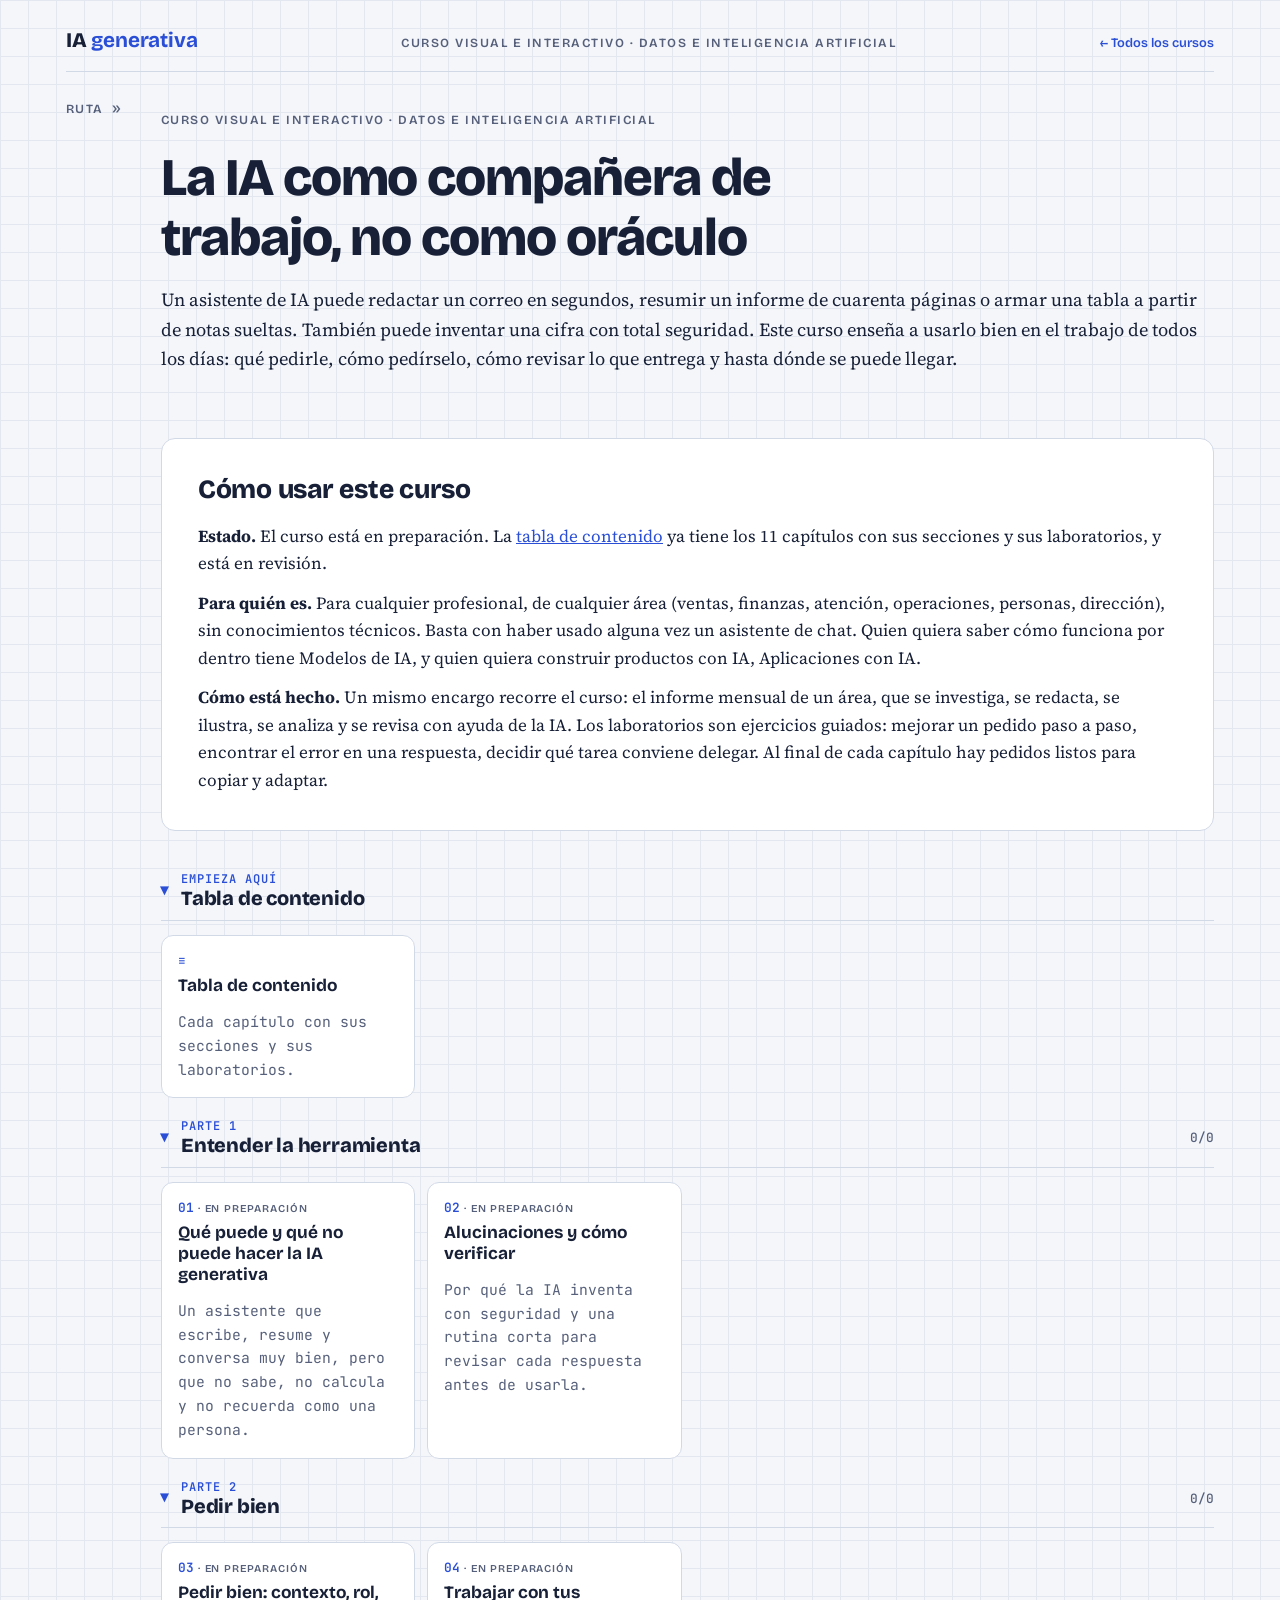
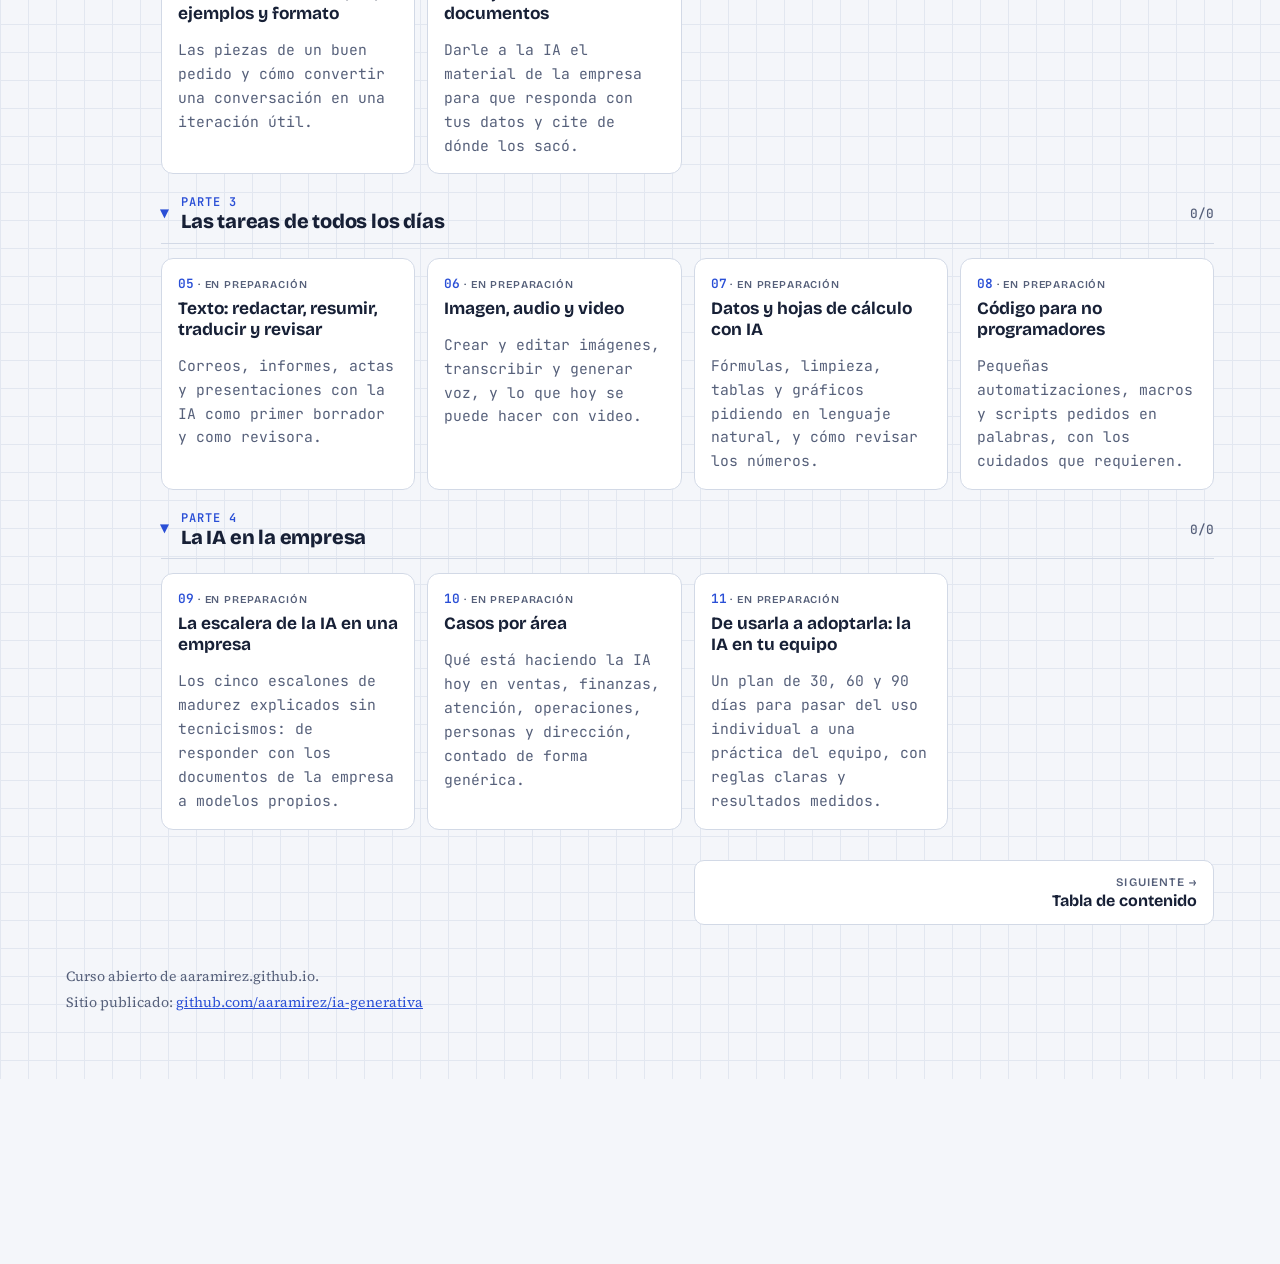
==== index.html @ 8e897481 "Portada y tabla de contenido para revisión" ====
<!doctype html>
<html lang="es">
<head>
<!-- Google Tag Manager -->
<script>(function(w,d,s,l,i){w[l]=w[l]||[];w[l].push({'gtm.start':
new Date().getTime(),event:'gtm.js'});var f=d.getElementsByTagName(s)[0],
j=d.createElement(s),dl=l!='dataLayer'?'&l='+l:'';j.async=true;j.src=
'https://www.googletagmanager.com/gtm.js?id='+i+dl;f.parentNode.insertBefore(j,f);
})(window,document,'script','dataLayer','GTM-KX76XF8R');</script>
<!-- End Google Tag Manager -->
<meta charset="utf-8">
<meta name="viewport" content="width=device-width, initial-scale=1, viewport-fit=cover">
<title>IA generativa</title>
<meta name="claude:viewport-fit-sides" content="cover">
<meta name="description" content="Usar la IA generativa en el trabajo, sin tecnicismos: qué puede y qué no, cómo pedir bien, cómo verificar, qué hacer con texto, imágenes y datos, casos por área y la escalera que sigue una empresa al adoptarla.">
<link rel="preconnect" href="https://fonts.googleapis.com">
<link rel="preconnect" href="https://fonts.gstatic.com" crossorigin>
<link rel="stylesheet" href="https://fonts.googleapis.com/css2?family=Bricolage+Grotesque:opsz,wght@12..96,500;12..96,700;12..96,800&family=JetBrains+Mono:wght@400;600&family=Source+Serif+4:ital,opsz,wght@0,8..60,400;0,8..60,600;1,8..60,400;1,8..60,600&display=swap">
<link rel="stylesheet" href="assets/style.css">
</head>
<body>
<!-- Google Tag Manager (noscript) -->
<noscript><iframe src="https://www.googletagmanager.com/ns.html?id=GTM-KX76XF8R"
height="0" width="0" style="display:none;visibility:hidden"></iframe></noscript>
<!-- End Google Tag Manager (noscript) -->
<div class="wrap" data-page="index">
<header class="topbar"><a class="brand" href="index.html">IA <b>generativa</b></a><span class="eyebrow">Curso visual e interactivo · Datos e inteligencia artificial</span><a class="al-sitio" href="https://aaramirez.github.io/">← Todos los cursos</a></header>
<div class="layout">
<nav class="toc" id="toc" aria-label="Ruta de aprendizaje"></nav>
<main>

<header class="hero">
  <span class="eyebrow">Curso visual e interactivo · Datos e inteligencia artificial</span>
  <h1>La IA como compañera de trabajo, no como oráculo</h1>
  <p class="lede">Un asistente de IA puede redactar un correo en segundos, resumir un informe de cuarenta páginas o armar una tabla a partir de notas sueltas. También puede inventar una cifra con total seguridad. Este curso enseña a usarlo bien en el trabajo de todos los días: qué pedirle, cómo pedírselo, cómo revisar lo que entrega y hasta dónde se puede llegar.</p>
</header>

<section>
  <h2>Cómo usar este curso</h2>
  <div class="prose">
    <p><b>Estado.</b> El curso está en preparación. La <a href="temario.html">tabla de contenido</a> ya tiene los 11 capítulos con sus secciones y sus laboratorios, y está en revisión.</p>
    <p><b>Para quién es.</b> Para cualquier profesional, de cualquier área (ventas, finanzas, atención, operaciones, personas, dirección), sin conocimientos técnicos. Basta con haber usado alguna vez un asistente de chat. Quien quiera saber cómo funciona por dentro tiene Modelos de IA, y quien quiera construir productos con IA, Aplicaciones con IA.</p>
    <p><b>Cómo está hecho.</b> Un mismo encargo recorre el curso: el informe mensual de un área, que se investiga, se redacta, se ilustra, se analiza y se revisa con ayuda de la IA. Los laboratorios son ejercicios guiados: mejorar un pedido paso a paso, encontrar el error en una respuesta, decidir qué tarea conviene delegar. Al final de cada capítulo hay pedidos listos para copiar y adaptar.</p>
  </div>
</section>

<details class="stage" id="temario" open><summary><h2><span class="pn">Empieza aquí</span> Tabla de contenido</h2></summary>
  <div class="mods">
    <a class="mod" href="temario.html"><span class="n">≡</span><b>Tabla de contenido</b><p>Cada capítulo con sus secciones y sus laboratorios.</p></a>
  </div>
</details>

<details class="stage" id="parte-1" open><summary><h2><span class="pn">Parte 1</span> Entender la herramienta</h2><span class="cuenta" data-etapa-cuenta="1"></span></summary>
  <div class="mods">
    <div class="mod soon" data-id="que-puede-y-que-no"><span class="n">01</span><b>Qué puede y qué no puede hacer la IA generativa</b><p>Un asistente que escribe, resume y conversa muy bien, pero que no sabe, no calcula y no recuerda como una persona.</p></div>
    <div class="mod soon" data-id="alucinaciones-y-verificar"><span class="n">02</span><b>Alucinaciones y cómo verificar</b><p>Por qué la IA inventa con seguridad y una rutina corta para revisar cada respuesta antes de usarla.</p></div>
  </div>
</details>

<details class="stage" id="parte-2" open><summary><h2><span class="pn">Parte 2</span> Pedir bien</h2><span class="cuenta" data-etapa-cuenta="2"></span></summary>
  <div class="mods">
    <div class="mod soon" data-id="pedir-bien"><span class="n">03</span><b>Pedir bien: contexto, rol, ejemplos y formato</b><p>Las piezas de un buen pedido y cómo convertir una conversación en una iteración útil.</p></div>
    <div class="mod soon" data-id="trabajar-con-tus-documentos"><span class="n">04</span><b>Trabajar con tus documentos</b><p>Darle a la IA el material de la empresa para que responda con tus datos y cite de dónde los sacó.</p></div>
  </div>
</details>

<details class="stage" id="parte-3" open><summary><h2><span class="pn">Parte 3</span> Las tareas de todos los días</h2><span class="cuenta" data-etapa-cuenta="3"></span></summary>
  <div class="mods">
    <div class="mod soon" data-id="texto"><span class="n">05</span><b>Texto: redactar, resumir, traducir y revisar</b><p>Correos, informes, actas y presentaciones con la IA como primer borrador y como revisora.</p></div>
    <div class="mod soon" data-id="imagen-audio-y-video"><span class="n">06</span><b>Imagen, audio y video</b><p>Crear y editar imágenes, transcribir y generar voz, y lo que hoy se puede hacer con video.</p></div>
    <div class="mod soon" data-id="datos-y-hojas-de-calculo"><span class="n">07</span><b>Datos y hojas de cálculo con IA</b><p>Fórmulas, limpieza, tablas y gráficos pidiendo en lenguaje natural, y cómo revisar los números.</p></div>
    <div class="mod soon" data-id="codigo-para-no-programadores"><span class="n">08</span><b>Código para no programadores</b><p>Pequeñas automatizaciones, macros y scripts pedidos en palabras, con los cuidados que requieren.</p></div>
  </div>
</details>

<details class="stage" id="parte-4" open><summary><h2><span class="pn">Parte 4</span> La IA en la empresa</h2><span class="cuenta" data-etapa-cuenta="4"></span></summary>
  <div class="mods">
    <div class="mod soon" data-id="la-escalera"><span class="n">09</span><b>La escalera de la IA en una empresa</b><p>Los cinco escalones de madurez explicados sin tecnicismos: de responder con los documentos de la empresa a modelos propios.</p></div>
    <div class="mod soon" data-id="casos-por-area"><span class="n">10</span><b>Casos por área</b><p>Qué está haciendo la IA hoy en ventas, finanzas, atención, operaciones, personas y dirección, contado de forma genérica.</p></div>
    <div class="mod soon" data-id="adoptar-en-tu-equipo"><span class="n">11</span><b>De usarla a adoptarla: la IA en tu equipo</b><p>Un plan de 30, 60 y 90 días para pasar del uso individual a una práctica del equipo, con reglas claras y resultados medidos.</p></div>
  </div>
</details>



<nav class="pager" id="pager" aria-label="Capítulo anterior y siguiente"></nav>
</main>
</div>
<footer><span>Curso abierto de aaramirez.github.io.</span><span>Sitio publicado: <a href="https://github.com/aaramirez/ia-generativa" target="_blank" rel="noopener">github.com/aaramirez/ia-generativa</a></span></footer>
</div>
<script src="assets/lab.js"></script>
</body>
</html>
---- assets/style.css ----
/* Cuaderno cuadriculado: índice lateral fijo (ruta de aprendizaje) + columna de lectura con laboratorios interactivos */
:root{
  --paper:#f4f6fa; --card:#ffffff; --ink:#172036; --muted:#56607a; --line:#d2d9e6; --grid:#e2e7f0;
  --accent:#2a4fd6; --accent-soft:#e4eaff; --warm:#d4492f; --warm-soft:#fde7e1; --good:#16845a; --good-soft:#dff3ea;
  --mark:rgba(255,206,46,.5);
  --f-display:"Bricolage Grotesque","Segoe UI",system-ui,sans-serif;
  --f-body:"Source Serif 4",Georgia,"Times New Roman",serif;
  --f-mono:"JetBrains Mono",ui-monospace,Consolas,monospace;
}
@media (prefers-color-scheme: dark){
  :root:not([data-theme="light"]){
    --paper:#0e1422; --card:#151d2f; --ink:#e5eaf6; --muted:#9ba6c3; --line:#2b3651; --grid:#1b2438;
    --accent:#8aa4ff; --accent-soft:#1e2a4d; --warm:#ff8166; --warm-soft:#3a2026; --good:#55cf98; --good-soft:#163328;
    --mark:rgba(240,196,40,.32); color-scheme:dark;
  }
}
:root[data-theme="dark"]{
  --paper:#0e1422; --card:#151d2f; --ink:#e5eaf6; --muted:#9ba6c3; --line:#2b3651; --grid:#1b2438;
  --accent:#8aa4ff; --accent-soft:#1e2a4d; --warm:#ff8166; --warm-soft:#3a2026; --good:#55cf98; --good-soft:#163328;
  --mark:rgba(240,196,40,.32); color-scheme:dark;
}
*{box-sizing:border-box}
html{scroll-behavior:smooth;scroll-padding-top:72px}
@media (prefers-reduced-motion: reduce){html{scroll-behavior:auto}}
body{
  margin:0;background-color:var(--paper);color:var(--ink);
  background-image:linear-gradient(var(--grid) 1px,transparent 1px),linear-gradient(90deg,var(--grid) 1px,transparent 1px);
  background-size:28px 28px;
  font:400 17px/1.62 var(--f-body);
}
body::before{content:"";position:fixed;inset:0 0 auto;height:env(safe-area-inset-top,0px);z-index:10;background:var(--paper)}
a{color:var(--accent)}
a:focus-visible,button:focus-visible,input:focus-visible,summary:focus-visible{outline:2px solid var(--accent);outline-offset:2px;border-radius:4px}
.wrap{max-width:1180px;margin:0 auto;padding-left:max(16px,env(safe-area-inset-left,0px));padding-right:max(16px,env(safe-area-inset-right,0px));padding-block:28px 64px}
h1,h2,h3{font-family:var(--f-display);text-wrap:balance;line-height:1.12;margin:0}
h1{font-size:clamp(2rem,5vw,3.3rem);font-weight:800;letter-spacing:-.02em}
h2{font-size:clamp(1.6rem,3.4vw,2.2rem);font-weight:800;letter-spacing:-.01em}
h3{font-size:1.18rem;font-weight:700}
p{margin:0}
var,.v{font-family:var(--f-body);font-style:italic}
.bf{font-weight:700;font-style:normal}
code,.mono{font-family:var(--f-mono);font-size:.86em}
.hl{background:linear-gradient(transparent 58%,var(--mark) 58%);padding:0 .1em}
.eyebrow{font-family:var(--f-display);font-weight:600;font-size:.78rem;letter-spacing:.12em;text-transform:uppercase;color:var(--muted)}

/* Hero */
.hero{display:grid;gap:18px;padding-block:12px 34px}
.hero .lede{font-size:1.15rem;color:var(--ink)}
.eq-hero{display:flex;flex-wrap:wrap;align-items:flex-start;gap:6px 10px;margin-top:8px;padding:22px 20px 16px;background:var(--card);border:1px solid var(--line);border-radius:12px}
.eq-hero .op{font:400 clamp(2rem,6vw,3.4rem)/1 var(--f-body);color:var(--muted);padding-top:2px}
.tk{display:grid;justify-items:center;gap:6px;text-decoration:none;color:var(--ink);padding:2px 6px 6px;border-radius:8px;transition:background .15s}
.tk:hover{background:var(--accent-soft)}
.tk .sym{font:italic 600 clamp(2rem,6vw,3.4rem)/1 var(--f-body);color:var(--accent)}
.tk .sym.bf{font-style:normal}
.tk .lab{font:600 .72rem/1.2 var(--f-display);letter-spacing:.06em;text-transform:uppercase;color:var(--muted);text-align:center;border-top:2px solid var(--accent);padding-top:5px}
.eq-hero .train{flex-basis:100%;font-size:.98rem;color:var(--muted);border-top:1px dashed var(--line);padding-top:12px;margin-top:6px}

/* Layout */
.layout{display:grid;grid-template-columns:230px minmax(0,1fr);gap:40px;align-items:start}
.toc{position:sticky;top:calc(env(safe-area-inset-top,0px) + 16px);display:grid;gap:14px;font-family:var(--f-display)}
.toc ol{list-style:none;margin:0;padding:0;display:grid;gap:2px}
.toc a{display:grid;grid-template-columns:28px 1fr 16px;align-items:center;gap:6px;padding:7px 8px;border-radius:7px;color:var(--ink);text-decoration:none;font-size:.95rem;font-weight:500}
.toc a:hover{background:var(--card)}
.toc a.active{background:var(--card);box-shadow:inset 3px 0 0 var(--accent)}
.toc .n{font-family:var(--f-mono);font-size:.75rem;color:var(--muted)}
.toc .ck{width:14px;height:14px;border-radius:50%;border:1.5px solid var(--line)}
.toc a.done .ck{background:var(--good);border-color:var(--good)}
.prog{display:grid;gap:6px;font-size:.82rem;color:var(--muted)}
.prog .bar{height:6px;background:var(--line);border-radius:3px;overflow:hidden}
.prog .bar i{display:block;height:100%;width:0;background:var(--good);transition:width .3s}
@media (max-width:900px){
  .layout{grid-template-columns:minmax(0,1fr);gap:20px}
  .toc{top:env(safe-area-inset-top,0px);z-index:5;background:var(--paper);margin-inline:-16px;padding:8px 16px;border-bottom:1px solid var(--line)}
  .toc .ruta>summary{display:flex;align-items:baseline;gap:10px;cursor:pointer;padding:4px 0}
  .toc .ruta>summary .aqui{min-width:0;font-size:.92rem;font-weight:600;color:var(--ink);white-space:nowrap;overflow:hidden;text-overflow:ellipsis}
  .toc .ruta>summary::after{content:"▾";margin-left:auto;color:var(--muted)}
  .toc .ruta[open]>summary::after{content:"▴"}
  .toc .ruta[open]{max-height:72vh;overflow-y:auto;padding-bottom:8px}
}

/* Secciones */
main{display:grid;gap:30px;min-width:0}
section{background:var(--card);border:1px solid var(--line);border-radius:14px;padding:clamp(20px,4vw,36px);display:grid;gap:18px;min-width:0}
.sec-head{display:grid;gap:6px}
.sec-head .num{font:600 .8rem var(--f-mono);color:var(--accent)}
.prose{display:grid;gap:12px}
.cards{display:grid;grid-template-columns:repeat(auto-fit,minmax(min(100%,200px),1fr));gap:12px}
.fact{border:1px solid var(--line);border-radius:10px;padding:14px 16px;display:grid;gap:6px;align-content:start;background:var(--paper)}
.fact h3{font-size:1rem}
.fact .ex{font-family:var(--f-mono);font-size:.85rem;color:var(--accent)}
.fact p{font-size:.94rem}
.eq{font-size:1.25rem;padding:12px 16px;background:var(--paper);border-radius:8px;overflow-x:auto;white-space:nowrap}
.eq small{font-size:.8rem;color:var(--muted);font-family:var(--f-display);margin-left:10px;white-space:normal}
.ml{border-left:4px solid var(--good);background:var(--good-soft);padding:12px 16px;border-radius:0 8px 8px 0;display:grid;gap:4px}
.ml>b{font-family:var(--f-display);font-size:.78rem;letter-spacing:.1em;text-transform:uppercase;color:var(--good)}
.tbl{overflow-x:auto}
table{border-collapse:collapse;width:100%;font-size:.94rem}
th,td{text-align:left;padding:8px 10px;border-bottom:1px solid var(--line);vertical-align:top}
th{font-family:var(--f-display);font-size:.82rem;letter-spacing:.02em;color:var(--muted);font-weight:600}
td.num,th.num{text-align:right;font-family:var(--f-mono);font-variant-numeric:tabular-nums}
td .sym{font-size:1.2rem}

/* Laboratorios */
.lab{border:1.5px solid var(--accent);border-radius:12px;padding:16px;display:grid;gap:14px;min-width:0}
.lab-title{display:flex;align-items:baseline;gap:10px;flex-wrap:wrap}
.lab-title .tag{font:700 .7rem var(--f-display);letter-spacing:.12em;text-transform:uppercase;background:var(--accent);color:var(--card);padding:3px 8px;border-radius:4px}
.lab-title h3{font-size:1.05rem}
.lab canvas{width:100%;display:block;border-radius:8px;background:var(--card)}
.lab .hint{font-size:.9rem;color:var(--muted)}
.ctls{display:grid;grid-template-columns:repeat(auto-fit,minmax(min(100%,210px),1fr));gap:10px 18px}
.ctl{display:grid;grid-template-columns:1fr auto;align-items:center;gap:2px 10px;font:500 .86rem var(--f-display)}
.ctl input[type=range]{grid-column:1/-1;width:100%;accent-color:var(--accent)}
.ctl output{font-family:var(--f-mono);font-size:.85rem;color:var(--accent);font-variant-numeric:tabular-nums}
.btns{display:flex;flex-wrap:wrap;gap:6px}
button{font:600 .86rem var(--f-display);border:1px solid var(--line);background:var(--paper);color:var(--ink);padding:7px 12px;border-radius:7px;cursor:pointer}
button:hover{border-color:var(--accent)}
button[aria-pressed="true"]{background:var(--accent);color:var(--card);border-color:var(--accent)}
button.primary{background:var(--accent);color:var(--card);border-color:var(--accent)}
.readout{font-family:var(--f-mono);font-size:.88rem;background:var(--paper);border-radius:8px;padding:10px 12px;display:grid;gap:3px;font-variant-numeric:tabular-nums;overflow-x:auto}
.readout .big{font-size:1.05rem;color:var(--accent);font-weight:600}
.readout .warn{color:var(--warm);font-weight:600}
.readout .ok{color:var(--good);font-weight:600}
.split{display:grid;grid-template-columns:minmax(0,1.3fr) minmax(0,1fr);gap:16px;align-items:start}
@media (max-width:640px){.split{grid-template-columns:minmax(0,1fr)}}

/* Fracción */
.fbar{display:flex;height:34px;border-radius:6px;overflow:hidden;border:1px solid var(--line);gap:2px;background:var(--line)}
.fbar span{flex:1;background:var(--card)}
.fbar span.on{background:var(--accent)}
.trio{display:flex;flex-wrap:wrap;gap:8px 22px;align-items:baseline;font-family:var(--f-mono);font-size:1.25rem}
.trio em{font-style:normal;font-family:var(--f-display);font-size:.75rem;color:var(--muted);display:block;letter-spacing:.06em;text-transform:uppercase}

/* Matriz de confusión */
.cm{display:grid;grid-template-columns:auto 1fr 1fr;gap:4px;font-family:var(--f-display);font-size:.82rem;max-width:380px}
.cm .h{color:var(--muted);text-align:center;align-self:end;padding:4px}
.cm .rh{color:var(--muted);align-self:center;padding-right:6px;text-align:right}
.cm label{display:grid;gap:2px;padding:8px;border-radius:8px;font-weight:600}
.cm label.t{background:var(--good-soft)} .cm label.f{background:var(--warm-soft)}
.cm input{width:100%;font:600 1rem var(--f-mono);padding:4px 6px;border:1px solid var(--line);border-radius:5px;background:var(--card);color:var(--ink)}
.meters{display:grid;gap:8px}
.meter{display:grid;grid-template-columns:110px 1fr 58px;gap:8px;align-items:center;font-size:.86rem;font-family:var(--f-display)}
.meter .track{height:10px;background:var(--paper);border-radius:5px;overflow:hidden;border:1px solid var(--line)}
.meter .track i{display:block;height:100%;background:var(--accent)}
.meter output{font-family:var(--f-mono);text-align:right;font-variant-numeric:tabular-nums}

/* Multiplicación de matrices */
.mm{display:flex;flex-wrap:wrap;align-items:center;gap:12px;font-family:var(--f-mono);overflow-x:auto}
.mat{display:grid;gap:3px;padding:6px 8px;border-left:2px solid var(--ink);border-right:2px solid var(--ink);border-radius:6px}
.mat span{min-width:36px;text-align:center;padding:5px 4px;border-radius:5px;font-variant-numeric:tabular-nums}
.mat span.row{background:var(--accent-soft);color:var(--accent);font-weight:600}
.mat span.col{background:var(--warm-soft);color:var(--warm);font-weight:600}
.mat span.cell{background:var(--good-soft);color:var(--good);font-weight:600}
.mat span.q{color:var(--muted)}
.mm .x{font-size:1.3rem;color:var(--muted)}
.mm .dim{display:block;text-align:center;font-size:.72rem;color:var(--muted)}

/* Cadena */
.chain{display:flex;flex-wrap:wrap;align-items:center;gap:8px;font-family:var(--f-mono);font-size:.9rem}
.chain .box{border:1.5px solid var(--ink);border-radius:8px;padding:8px 12px;background:var(--card);text-align:center}
.chain .box small{display:block;font-family:var(--f-display);color:var(--muted);font-size:.72rem}
.chain .arr{color:var(--muted);text-align:center;font-size:.8rem}
.chain .arr b{display:block;color:var(--warm);font-weight:600}

/* Neurona */
.neuron svg{width:100%;height:auto;display:block}
.neuron text{font-family:var(--f-mono);font-size:13px;fill:var(--ink)}
.neuron .lbl{font-family:var(--f-display);font-size:11px;fill:var(--muted);letter-spacing:.05em}
.legend{display:flex;flex-wrap:wrap;gap:14px;font:500 .82rem var(--f-display);color:var(--muted)}
.legend i{display:inline-block;width:11px;height:11px;border-radius:50%;margin-right:5px;vertical-align:-1px}

/* Softmax */
.sm{display:grid;gap:8px}
.sm-row{display:grid;grid-template-columns:70px 1fr 64px;gap:10px;align-items:center;font:500 .9rem var(--f-display)}
.sm-row .track{height:22px;background:var(--paper);border:1px solid var(--line);border-radius:5px;overflow:hidden}
.sm-row .track i{display:block;height:100%;background:var(--accent);transition:width .15s}
.sm-row output{font-family:var(--f-mono);text-align:right}

/* Pasos */
.steps{list-style:none;margin:0;padding:0;display:grid;gap:8px;counter-reset:st}
.steps li{counter-increment:st;display:grid;grid-template-columns:34px 1fr;gap:10px;align-items:start}
.steps li::before{content:counter(st);font:700 .9rem var(--f-mono);color:var(--card);background:var(--ink);border-radius:50%;width:28px;height:28px;display:grid;place-items:center}

/* Quiz */
.quiz{display:grid;gap:8px}
.quiz h3{font-size:.8rem;letter-spacing:.12em;text-transform:uppercase;color:var(--muted)}
details{border:1px dashed var(--line);border-radius:8px;padding:10px 14px;background:var(--paper)}
summary{cursor:pointer;font-weight:600}
details p{margin-top:8px;color:var(--good);font-family:var(--f-mono);font-size:.9rem}

/* Videos */
.vids{display:flex;flex-wrap:wrap;gap:8px;align-items:center}
.vids>span{font:600 .74rem var(--f-display);letter-spacing:.1em;text-transform:uppercase;color:var(--muted);margin-right:4px}
.vid{display:inline-flex;align-items:center;gap:7px;font:500 .86rem var(--f-display);text-decoration:none;color:var(--ink);border:1px solid var(--line);border-radius:999px;padding:5px 12px 5px 9px;background:var(--paper)}
.vid::before{content:"";width:0;height:0;border-left:8px solid var(--warm);border-top:5px solid transparent;border-bottom:5px solid transparent}
.vid:hover{border-color:var(--warm)}
.vid small{color:var(--muted);font-size:.74rem}
.chan{display:grid;grid-template-columns:repeat(auto-fit,minmax(min(100%,250px),1fr));gap:12px}
.chan a{display:grid;gap:4px;text-decoration:none;color:var(--ink);border:1px solid var(--line);border-radius:10px;padding:14px;background:var(--paper)}
.chan a:hover{border-color:var(--warm)}
.chan b{font-family:var(--f-display);font-size:1.02rem}
.chan .lang{font:600 .7rem var(--f-display);letter-spacing:.1em;text-transform:uppercase;color:var(--warm)}
.chan p{font-size:.9rem;color:var(--muted)}

.got{display:flex;align-items:center;gap:10px;font:600 .92rem var(--f-display);border-top:1px solid var(--line);padding-top:14px;cursor:pointer}
.got input{width:20px;height:20px;accent-color:var(--good)}
footer{margin-top:40px;font-size:.88rem;color:var(--muted);display:grid;gap:4px}

/* ---- Sitio de varias páginas ---- */
.topbar{display:flex;flex-wrap:wrap;align-items:baseline;justify-content:space-between;gap:6px 16px;padding-bottom:18px;border-bottom:1px solid var(--line)}
.topbar .al-sitio{font:600 .8rem var(--f-display);color:var(--accent);text-decoration:none;white-space:nowrap}
.topbar .al-sitio:hover{text-decoration:underline}
.brand{font:800 1.3rem var(--f-display);color:var(--ink);text-decoration:none;letter-spacing:-.01em}
.brand b{color:var(--accent)}
.layout{margin-top:26px}
.toc ol{position:relative}
.toc details{border:0;border-radius:0;padding:0;background:none}
.toc summary{color:inherit;font-weight:inherit}
.toc{grid-template-columns:minmax(0,1fr)}
.toc .ruta{display:grid;grid-template-columns:minmax(0,1fr);gap:6px;min-width:0}
.toc summary{list-style:none}
.toc summary::-webkit-details-marker{display:none}
.toc .ruta>summary{display:flex;align-items:baseline}
@media (min-width:901px){.toc .ruta>summary{cursor:pointer;padding-bottom:4px;gap:8px}.toc .ruta>summary .aqui{display:none}.toc .ruta>summary::after{content:"«";color:var(--muted);font:600 .9rem var(--f-mono)}.toc .ruta:not([open])>summary::after{content:"»"}.toc .ruta>summary:hover .eyebrow{color:var(--accent)}.layout.toc-cerrada{grid-template-columns:auto minmax(0,1fr)}}
.toc .etapa>summary{display:flex;align-items:center;justify-content:space-between;gap:8px;padding:8px;border-radius:7px;cursor:pointer;font-size:.8rem;font-weight:700;color:var(--muted);letter-spacing:.02em}
.toc .etapa>summary::before{content:"▸";display:inline-block;width:12px;transition:transform .15s}
.toc .etapa[open]>summary::before{transform:rotate(90deg)}
.toc .etapa>summary>span:first-child{flex:1}
.toc .etapa>summary:hover{background:var(--card);color:var(--ink)}
.toc .etapa[open]>summary{color:var(--ink)}
.toc .etapa .cuenta{font:500 .72rem var(--f-mono);color:var(--muted)}
.toc .etapa>ol{padding-left:6px;margin-bottom:6px}
@media (prefers-reduced-motion: reduce){.toc .etapa>summary::before{transition:none}}
.page-head{display:grid;gap:10px;padding-block:2px 4px}
.page-head .num{font:600 .8rem var(--f-mono);color:var(--accent);letter-spacing:.06em}
.page-head .lede{font-size:1.12rem}
main section>h2{font-size:clamp(1.3rem,2.6vw,1.65rem)}
figure{margin:0}
.fig{display:grid;gap:6px;min-width:0}
.cap{font:600 .8rem/1.35 var(--f-display);letter-spacing:.02em;color:var(--muted)}
.cap .fa{color:var(--accent)} .cap .fw{color:var(--warm)}
.twin{display:grid;grid-template-columns:minmax(0,1fr) minmax(0,1fr);gap:14px}
@media (max-width:640px){.twin{grid-template-columns:minmax(0,1fr)}}
.got{border:1px solid var(--line);border-radius:10px;padding:14px 18px;background:var(--card)}
.pager{display:grid;grid-template-columns:1fr 1fr;gap:12px}
.pager a{display:grid;gap:2px;padding:14px 16px;border:1px solid var(--line);border-radius:10px;background:var(--card);text-decoration:none;color:var(--ink);font:700 1rem var(--f-display)}
.pager a small{font-weight:600;color:var(--muted);font-size:.72rem;letter-spacing:.1em;text-transform:uppercase}
.pager a.next{grid-column:2;text-align:right}
.pager a:hover{border-color:var(--accent)}
.stage{display:grid;gap:12px}
details.stage{display:block;border:0;border-radius:0;padding:0;background:none}
details.stage>summary{list-style:none;display:flex;align-items:center;gap:12px;padding:10px 0;border-bottom:1px solid var(--line)}
details.stage>summary::-webkit-details-marker{display:none}
details.stage>summary::before{content:"▸";color:var(--accent);font-size:1rem;transition:transform .15s}
details.stage[open]>summary::before{transform:rotate(90deg)}
details.stage>summary>h2{flex:1;min-width:0;font-size:1.25rem}
details.stage>summary:hover h2{color:var(--accent)}
details.stage .cuenta{font:500 .8rem var(--f-mono);color:var(--muted)}
details.stage>.mods{margin-top:14px}
details.stage+details.stage{margin-top:-20px}
@media (prefers-reduced-motion: reduce){details.stage>summary::before{transition:none}}
.stage>h2{font-size:1.25rem}
.mods{display:grid;grid-template-columns:repeat(auto-fill,minmax(min(100%,240px),1fr));gap:12px}
.mod{display:grid;gap:6px;align-content:start;padding:16px;border:1px solid var(--line);border-radius:12px;background:var(--card);text-decoration:none;color:var(--ink);position:relative}
.mod:hover{border-color:var(--accent)}
.mod .n{font:600 .8rem var(--f-mono);color:var(--accent)}
.mod b{font:700 1.08rem var(--f-display)}
.mod p{font-size:.92rem;color:var(--muted)}
.mod.done{border-color:var(--good)}
.mod.done::after{content:"Lo tengo claro";position:absolute;top:15px;right:16px;font:600 .66rem var(--f-display);letter-spacing:.08em;text-transform:uppercase;color:var(--good)}
.ref3b{border:1px solid var(--line);border-radius:10px;overflow:hidden}
.ref3b-h{display:flex;flex-wrap:wrap;justify-content:space-between;gap:4px 12px;align-items:baseline;padding:10px 14px;background:var(--accent-soft)}
.ref3b-h b{font:700 .95rem var(--f-display);color:var(--accent)}
.ref3b-h span{font:500 .78rem var(--f-display);color:var(--muted)}
.ref3b ul{list-style:none;margin:0;padding:0}
.ref3b li{display:grid;gap:2px;padding:10px 14px;border-top:1px solid var(--line)}
.ref3b li a{font:600 .95rem var(--f-display);text-decoration:none}
.ref3b li a:hover{text-decoration:underline}
.ref3b li span{font-size:.9rem;color:var(--muted)}
.compare td:first-child{font-family:var(--f-display);font-weight:600;color:var(--muted);font-size:.85rem}
.cards{grid-template-columns:repeat(auto-fit,minmax(min(100%,170px),1fr))}

/* ---- Ejercicios resueltos ---- */
.ej-item{border:1px solid var(--line);border-radius:12px;background:var(--paper);padding:16px 18px;display:grid;gap:12px;min-width:0}
.ej-q{display:flex;gap:12px;align-items:flex-start;min-width:0}
.ej-n{flex:none;width:30px;height:30px;border-radius:50%;background:var(--accent);color:var(--card);display:grid;place-items:center;font-family:var(--f-mono);font-weight:600;font-size:.85rem}
.ej-q>div{min-width:0}
.ej-q>div>b{display:block;font-family:var(--f-display);margin-bottom:4px}
.ej-sol{background:var(--card)}
.ej-sol p{color:inherit;font-family:var(--f-body);font-size:1rem}
.ej-steps{margin:10px 0 0 1.3em;display:grid;gap:8px}
.ej-steps .eq{font-size:1.05rem;margin-top:6px;white-space:normal}
.ej-sol p.ej-res{font-family:var(--f-mono);color:var(--good);font-weight:600;font-size:.95rem}
.ej-sol p.ej-ml{border-left:3px solid var(--warm);padding-left:10px;color:var(--muted)}

/* Curso telco: el viaje de un clic y capítulos en preparación */
.trip{display:flex;flex-wrap:wrap;align-items:center;gap:8px 6px;margin-top:8px;padding:20px;background:var(--card);border:1px solid var(--line);border-radius:12px}
.hop{display:grid;gap:2px;text-decoration:none;color:var(--ink);border:1.5px solid var(--ink);border-radius:8px;padding:8px 12px;background:var(--paper);text-align:center;transition:background .15s,border-color .15s}
.hop:hover{background:var(--accent-soft);border-color:var(--accent)}
.hop b{font:700 1rem var(--f-display)}
.hop small{font:500 .72rem var(--f-display);color:var(--muted)}
.trip .arr{color:var(--accent);font:600 1.1rem var(--f-mono)}
.trip .train{flex-basis:100%;font-size:.98rem;color:var(--muted);border-top:1px dashed var(--line);padding-top:12px;margin:6px 0 0}
.stage h2 .pn{display:block;font:600 .75rem var(--f-mono);letter-spacing:.08em;text-transform:uppercase;color:var(--accent)}
.stage{scroll-margin-top:72px}
.mod.soon .n::after{content:" · En preparación";font:600 .66rem var(--f-display);letter-spacing:.08em;text-transform:uppercase;color:var(--muted)}
.toc .soon{display:grid;grid-template-columns:28px 1fr 16px;align-items:center;gap:6px;padding:7px 8px;border-radius:7px;color:var(--muted);font-size:.95rem;font-weight:500;cursor:default}
.toc .soon .n{font:600 .78rem var(--f-mono)}
.toc .soon .ck{visibility:hidden}
@media (max-width:900px){.toc .soon{grid-template-columns:auto auto 12px;white-space:nowrap;padding:6px 10px;font-size:.88rem}}

/* ===== Biblioteca visual del libro (ver docs/biblioteca-visual.md) ===== */
:root{
  --c-fis:#b86a00; --c-fis-s:#fff0d4; --c-enl:#13804f; --c-enl-s:#dcf2e7; --c-red:#2a4fd6; --c-red-s:#e4eaff;
  --c-tra:#7a3fc4; --c-tra-s:#efe5fb; --c-apl:#c2185b; --c-apl-s:#fbe3ee;
  --d-casa:#0b7f86; --d-casa-s:#d9f1f2; --d-oper:#2a4fd6; --d-oper-s:#e4eaff; --d-inet:#56607a; --d-inet-s:#e8ebf2;
  --d-sis:#b8461f; --d-sis-s:#fbe6dc;
}
@media (prefers-color-scheme: dark){
  :root:not([data-theme="light"]){
    --c-fis:#f0a742; --c-fis-s:#3a2a12; --c-enl:#55cf98; --c-enl-s:#163328; --c-red:#8aa4ff; --c-red-s:#1e2a4d;
    --c-tra:#b98cf2; --c-tra-s:#2c2140; --c-apl:#f27aa8; --c-apl-s:#3a1c2a;
    --d-casa:#4fc9cf; --d-casa-s:#123236; --d-oper:#8aa4ff; --d-oper-s:#1e2a4d; --d-inet:#9ba6c3; --d-inet-s:#222b40;
    --d-sis:#ff9a73; --d-sis-s:#3a2219;
  }
}
:root[data-theme="dark"]{
  --c-fis:#f0a742; --c-fis-s:#3a2a12; --c-enl:#55cf98; --c-enl-s:#163328; --c-red:#8aa4ff; --c-red-s:#1e2a4d;
  --c-tra:#b98cf2; --c-tra-s:#2c2140; --c-apl:#f27aa8; --c-apl-s:#3a1c2a;
  --d-casa:#4fc9cf; --d-casa-s:#123236; --d-oper:#8aa4ff; --d-oper-s:#1e2a4d; --d-inet:#9ba6c3; --d-inet-s:#222b40;
  --d-sis:#ff9a73; --d-sis-s:#3a2219;
}
.sprite{position:absolute;width:0;height:0;overflow:hidden}
.analogia{border-left:4px solid var(--accent);background:var(--accent-soft);padding:12px 16px;border-radius:0 8px 8px 0;display:grid;gap:4px}
.analogia>b:first-child{font-family:var(--f-display);font-size:.78rem;letter-spacing:.1em;text-transform:uppercase;color:var(--accent)}
.caso{border-left:4px solid var(--warm);background:var(--warm-soft);padding:12px 16px;border-radius:0 8px 8px 0;display:grid;gap:4px}
.caso>b:first-child{font-family:var(--f-display);font-size:.78rem;letter-spacing:.1em;text-transform:uppercase;color:var(--warm)}
.analogia p,.caso p,.ml p{margin:0}
.fig{margin:0;display:grid;gap:10px;background:var(--card);border:1px solid var(--line);border-radius:12px;padding:14px;min-width:0}
.fig .lienzo{overflow-x:auto}
.fig svg{display:block;width:100%;height:auto;font-family:var(--f-display)}
.fig figcaption{font-size:.9rem;color:var(--muted);line-height:1.45}
.fig .falta{color:var(--muted);font-style:italic}
.fig .t{fill:var(--ink);font-size:13px}
.fig .t-b{font-weight:700}
.fig .t-m{fill:var(--muted)}
.fig .t-s{font-size:11px}
.fig .t-xs{font-size:10px;letter-spacing:.06em}
.fig .t-mono{font-family:var(--f-mono)}
.fig .caja{fill:var(--card);stroke:var(--line);stroke-width:1.2}
.fig .ln{stroke:var(--muted);stroke-width:1.4;fill:none}
.fig .ln-d{stroke-dasharray:4 4}
.fig .ico{color:var(--ink)}
.fig .fl-muted{fill:var(--muted)}
.fig .vida{stroke:var(--line);stroke-width:1.4;stroke-dasharray:3 5}
.fig a:hover .caja,.fig a:focus .caja{stroke:var(--accent);stroke-width:2}
.fig .pkt{fill:var(--warm)}
@media (prefers-reduced-motion: reduce){.fig .pkt{display:none}}
.fig .c-fis{fill:var(--c-fis-s);stroke:var(--c-fis)} .fig .k-fis{fill:var(--c-fis)} .fig .s-fis{stroke:var(--c-fis)}
.fig .c-enl{fill:var(--c-enl-s);stroke:var(--c-enl)} .fig .k-enl{fill:var(--c-enl)} .fig .s-enl{stroke:var(--c-enl)}
.fig .c-red{fill:var(--c-red-s);stroke:var(--c-red)} .fig .k-red{fill:var(--c-red)} .fig .s-red{stroke:var(--c-red)}
.fig .c-tra{fill:var(--c-tra-s);stroke:var(--c-tra)} .fig .k-tra{fill:var(--c-tra)} .fig .s-tra{stroke:var(--c-tra)}
.fig .c-apl{fill:var(--c-apl-s);stroke:var(--c-apl)} .fig .k-apl{fill:var(--c-apl)} .fig .s-apl{stroke:var(--c-apl)}
.fig .d-casa{fill:var(--d-casa-s);stroke:var(--d-casa)} .fig .k-casa{fill:var(--d-casa)}
.fig .d-oper{fill:var(--d-oper-s);stroke:var(--d-oper)} .fig .k-oper{fill:var(--d-oper)}
.fig .d-inet{fill:var(--d-inet-s);stroke:var(--d-inet)} .fig .k-inet{fill:var(--d-inet)}
.fig .d-sis{fill:var(--d-sis-s);stroke:var(--d-sis)} .fig .k-sis{fill:var(--d-sis)}
.fig .apagado{opacity:.28}
/* Lab cronómetro del clic */
.crono-bar{display:flex;height:38px;border-radius:8px;overflow:hidden;border:1px solid var(--line);background:var(--paper)}
.crono-bar i{display:block;height:100%;transition:width .3s ease;min-width:2px}
@media (prefers-reduced-motion: reduce){.crono-bar i{transition:none}}
.crono-ley{display:grid;grid-template-columns:repeat(auto-fill,minmax(min(100%,250px),1fr));gap:6px 14px;font:500 .86rem var(--f-display)}
.crono-ley span{display:flex;align-items:center;gap:8px}
.crono-ley i{width:12px;height:12px;border-radius:3px;flex:none}
.crono-ley b{margin-left:auto;font-family:var(--f-mono);font-weight:600;white-space:nowrap}
.crono-total{font:700 1.6rem var(--f-display)}
.crono-total small{font:500 .9rem var(--f-body);color:var(--muted);display:block}
.lab select{font:500 .92rem var(--f-display);padding:6px 8px;border:1px solid var(--line);border-radius:6px;background:var(--card);color:var(--ink);max-width:100%}
.lab .opciones{display:grid;grid-template-columns:repeat(auto-fill,minmax(min(100%,220px),1fr));gap:12px}
.lab .opciones label{display:grid;gap:4px;font:600 .82rem var(--f-display);color:var(--muted)}
section{grid-template-columns:minmax(0,1fr)}
.fig{grid-template-columns:minmax(0,1fr)}
.fig .lienzo{min-width:0}
.lab{grid-template-columns:minmax(0,1fr)}
.lab select{width:100%}
.lab .opciones label{min-width:0}
.prose code{overflow-wrap:anywhere}
[hidden]{display:none!important}
.lab>*{min-width:0}
.fig .k-warm{fill:var(--warm)} .fig .s-warm{stroke:var(--warm)}
.readout.texto{font-family:var(--f-body);white-space:normal}

/* ---- Prácticas y preguntas para investigar ---- */
.practica{border:1.5px dashed var(--good);border-radius:12px;padding:16px;display:grid;gap:10px;min-width:0;background:var(--card)}
.practica-title{display:flex;align-items:baseline;gap:10px;flex-wrap:wrap}
.practica-title .tag{font:700 .7rem var(--f-display);letter-spacing:.12em;text-transform:uppercase;background:var(--good);color:var(--card);padding:3px 8px;border-radius:4px}
.practica-title h3{font-size:1.05rem}
.practica pre{max-width:100%;overflow-x:auto}
.practica ol.steps,.practica ul{margin:0}
.investiga{display:grid;gap:8px;border:1px solid var(--line);border-radius:12px;padding:16px;background:var(--card)}
.investiga h3{font-size:.8rem;letter-spacing:.12em;text-transform:uppercase;color:var(--muted)}
.investiga ol{margin:0;padding-left:1.4em;display:grid;gap:8px}
.investiga li small{display:block;color:var(--muted);font-size:.85rem;margin-top:2px}
/* ---- Comandos: pestañas por sistema y copiar por línea ---- */
.cmds{border:1px solid var(--line);border-radius:10px;overflow:hidden;background:var(--paper);min-width:0}
.cmd-tabs{display:flex;flex-wrap:wrap;gap:2px;border-bottom:1px solid var(--line);background:var(--card);padding:4px 6px 0}
.cmd-tabs [role="tab"]{font:600 .8rem var(--f-display);padding:8px 12px;border:0;border-bottom:2px solid transparent;background:none;color:var(--muted);cursor:pointer;border-radius:6px 6px 0 0}
.cmd-tabs [role="tab"]:hover{color:var(--ink)}
.cmd-tabs [role="tab"][aria-selected="true"]{color:var(--ink);border-bottom-color:var(--good)}
.cmd-panel{display:grid;gap:6px;padding:10px 12px;min-width:0}
.cmd-panel[hidden]{display:none}
.cmd-nota{font-size:.82rem;color:var(--muted);margin:0}
.cmd-l{display:flex;align-items:center;gap:8px;min-width:0}
.cmd-l code{flex:1;min-width:0;overflow-x:auto;white-space:pre;font-size:.85rem;padding:7px 9px;background:var(--card);border:1px solid var(--line);border-radius:6px}
.cmd-c{font:.8rem var(--f-mono);color:var(--muted);padding:2px 2px 0;overflow-wrap:anywhere}
.copiar{flex:none;font:600 .74rem var(--f-display);padding:6px 10px;border:1px solid var(--line);border-radius:6px;background:var(--card);color:var(--ink);cursor:pointer}
.copiar:hover,.copiar:focus-visible{border-color:var(--good)}
.copiar.ok{background:var(--good);border-color:var(--good);color:var(--card)}
.code-copia{position:relative;min-width:0}
.code-copia pre{max-width:100%;overflow-x:auto;padding-right:84px}
.code-copia .copiar-todo{position:absolute;top:8px;right:8px}

/* ---- Libros de matemática: fórmulas, enunciados, demostraciones, ejercicios y prompts ---- */
.math-display{display:block;max-width:100%;overflow-x:auto;overflow-y:hidden;padding:6px 2px;margin:4px 0;text-align:center}
.math-display .katex-display{margin:0}
.math-display.con-numero{display:flex;align-items:center;gap:10px;overflow:visible;padding:6px 0}
.math-display.con-numero .formula{flex:1 1 0;width:0;min-width:0;overflow-x:auto;overflow-y:hidden}
.math-display.con-numero .eq-num{flex:none;font:500 .92rem var(--f-mono);color:var(--muted)}
.math-display:not([data-tex]),.math:not([data-tex]){font-family:var(--f-mono);font-size:.92em}
.enunciado{border-left:4px solid var(--accent);background:var(--card);padding:12px 16px;border-radius:0 8px 8px 0;display:grid;gap:6px;min-width:0;scroll-margin-top:24px}
.enunciado-definicion{border-left-color:var(--good)}
.enunciado-ejemplo{border-left-color:var(--warm)}
.enunciado-observacion{border-left-color:var(--line)}
.enunciado-teorema,.enunciado-proposicion,.enunciado-corolario,.enunciado-lema{background:var(--accent-soft)}
.enunciado p,.ejercicio p{margin:0}
.enunciado-t{font-family:var(--f-display)}
.enunciado-t b{font-weight:700}
.enunciado-t .nombre,.enunciado-t .nivel{color:var(--muted);font-weight:500}
.enunciado-t .nivel{letter-spacing:.1em}
.ejercicio{border:1px solid var(--line);border-radius:10px;padding:12px 16px;background:var(--card);display:grid;gap:6px;min-width:0;scroll-margin-top:24px}
details.demostracion,details.pista,details.solucion{background:var(--card);border-style:solid}
details.demostracion summary,details.pista summary,details.solucion summary{cursor:pointer;font:600 .95rem var(--f-display)}
details.demostracion p,details.pista p,details.solucion p{color:var(--ink);font-family:var(--f-body);font-size:1rem;margin-top:8px}
details.demostracion .qed{text-align:right;color:var(--muted)}
details.pista,details.solucion{margin-top:-8px}
.ref{white-space:nowrap}
.ref.falta{color:var(--warm);font-family:var(--f-mono);font-size:.9em}
.prompt{border:1.5px dashed var(--accent);border-radius:12px;padding:16px;display:grid;gap:10px;min-width:0;background:var(--card)}
.prompt-title{display:flex;align-items:baseline;gap:10px;flex-wrap:wrap}
.prompt-title .tag{font:700 .7rem var(--f-display);letter-spacing:.12em;text-transform:uppercase;background:var(--accent);color:var(--card);padding:3px 8px;border-radius:4px}
.prompt pre{white-space:pre-wrap}
.indice-enunciados{list-style:none;padding:0;display:grid;gap:4px}
.indice-enunciados a{text-decoration:none}

/* ---- Propio de este curso ---- */
/* Tabla de contenido: separa cada capítulo */
[data-page="temario"] .prose h3{margin-top:2rem;padding-top:1.4rem;border-top:1px solid var(--line)}
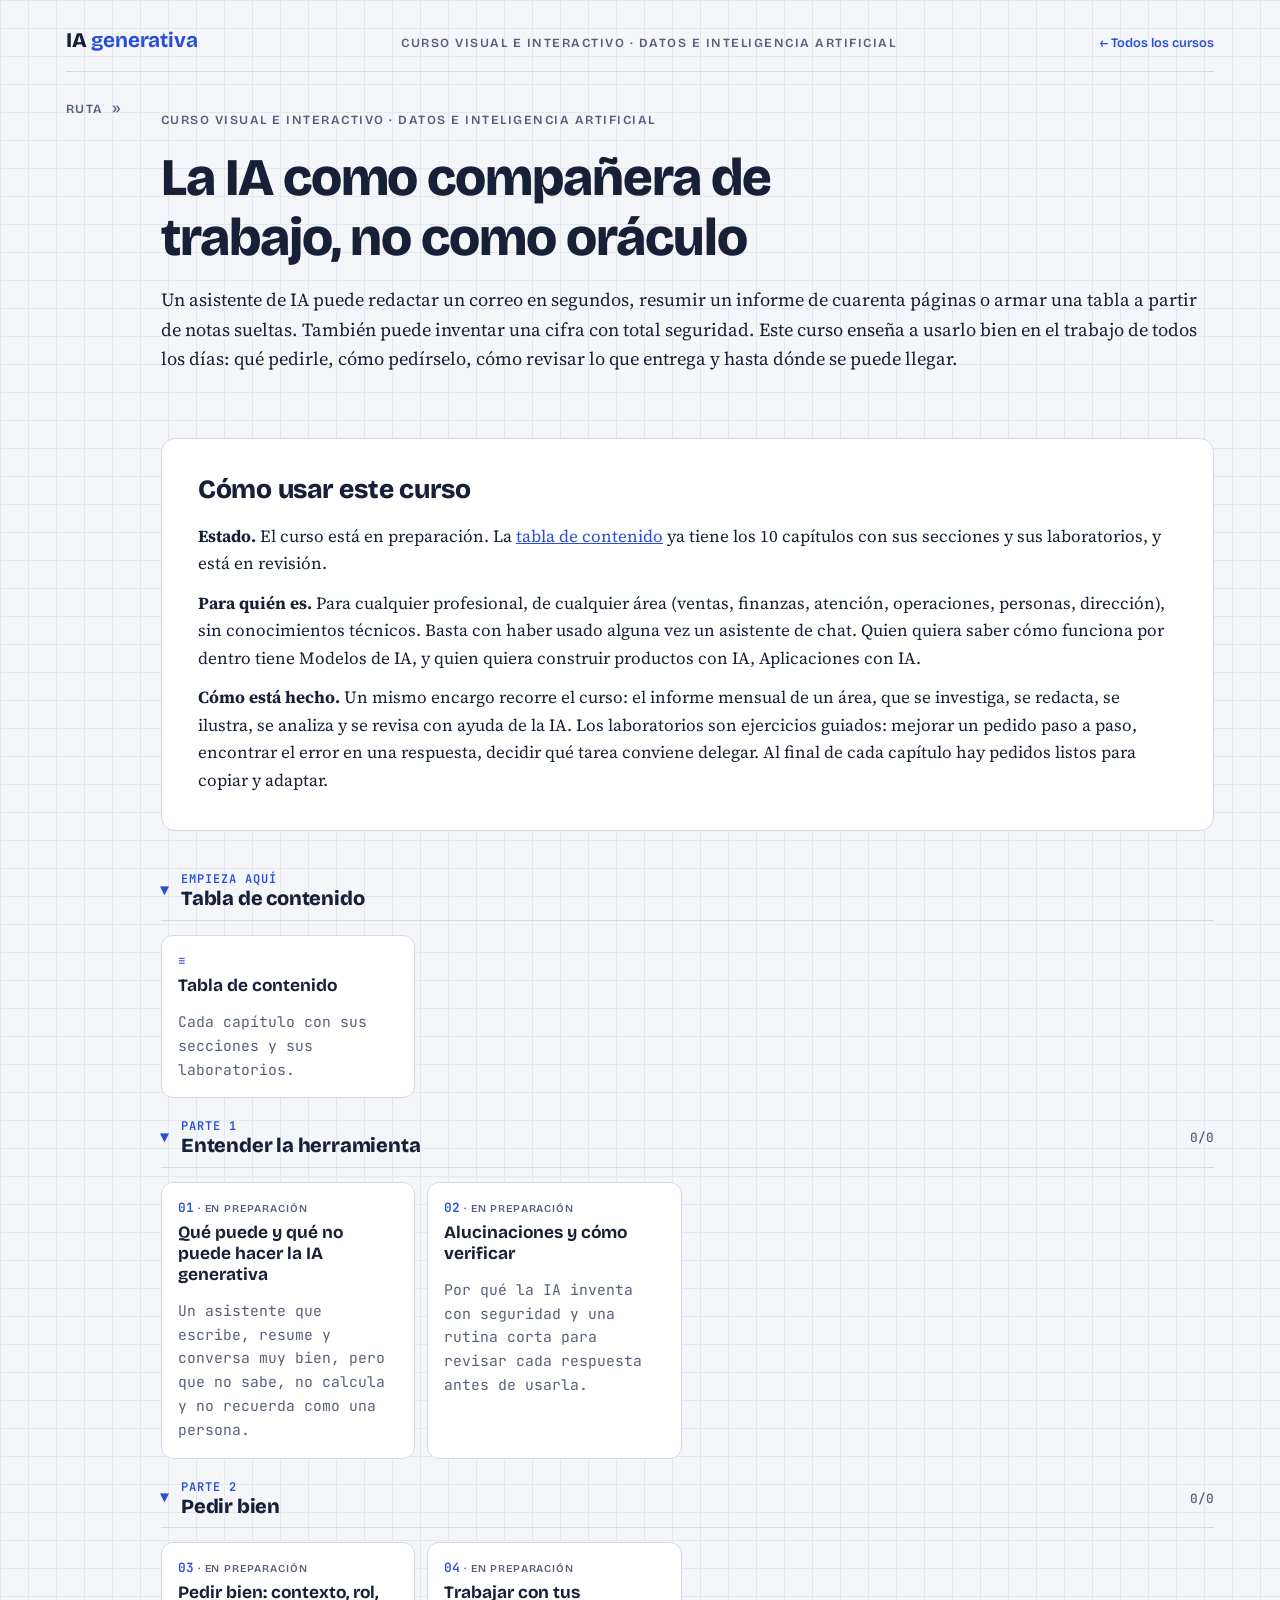
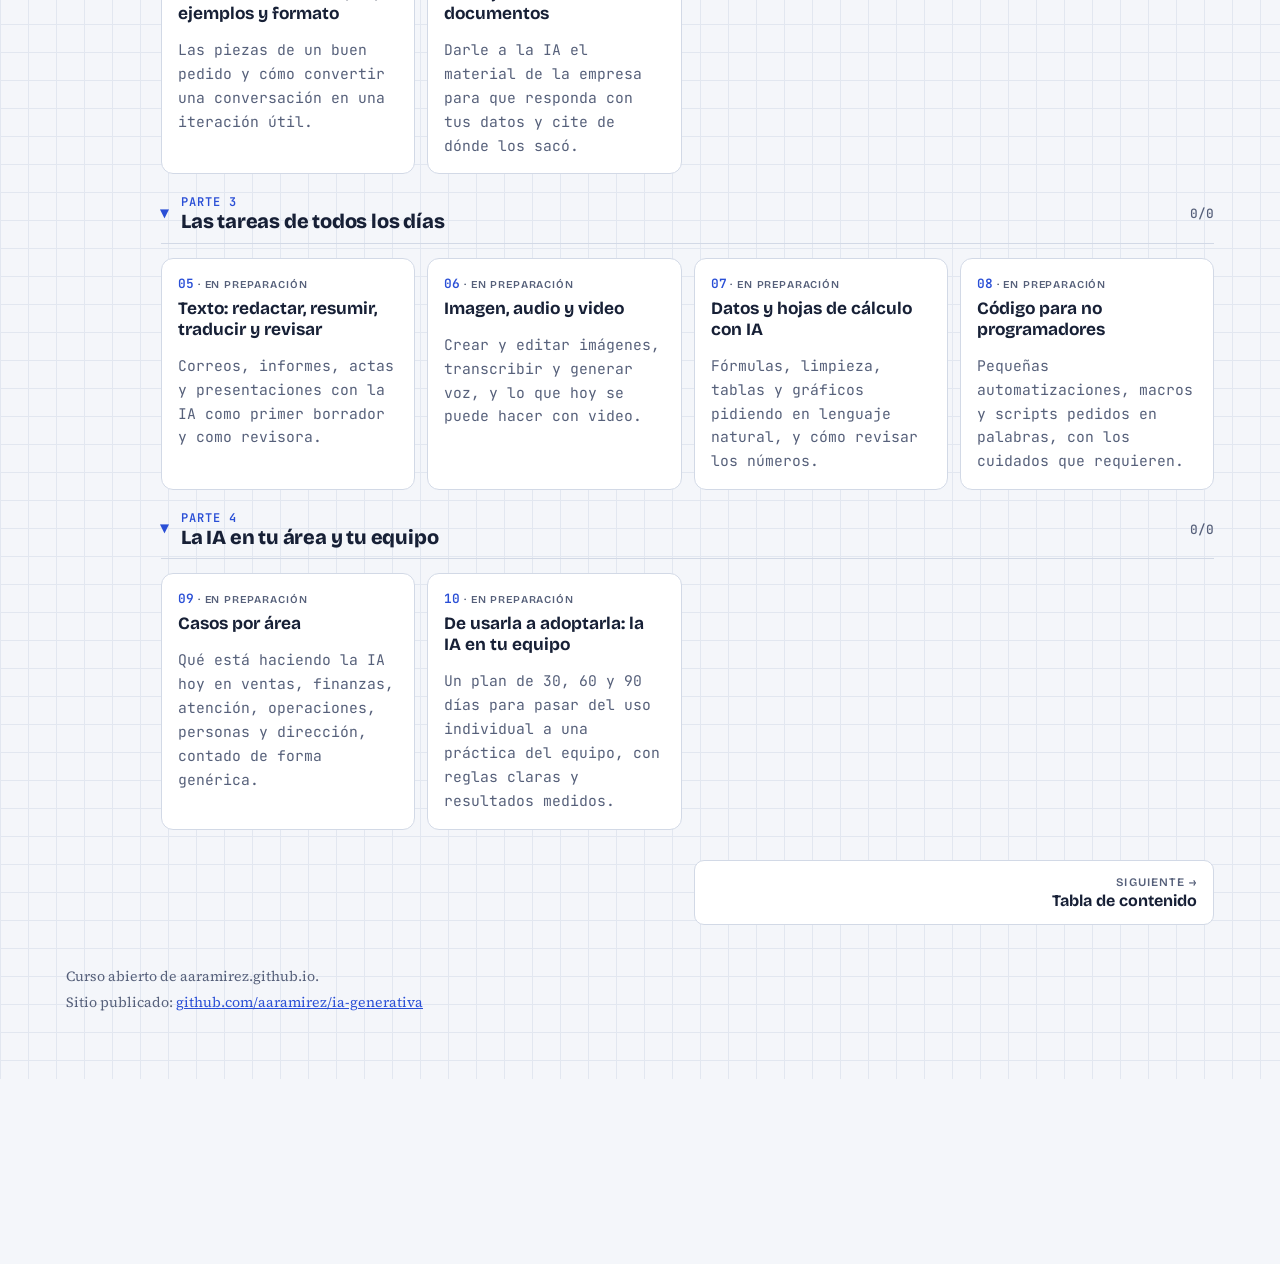
==== commit b8f9de4f: "Temario: sin cruces con IA en la empresa y Chatbots empresariales" ====
--- a/index.html
+++ b/index.html
@@ -12,7 +12,7 @@
 <meta name="viewport" content="width=device-width, initial-scale=1, viewport-fit=cover">
 <title>IA generativa</title>
 <meta name="claude:viewport-fit-sides" content="cover">
-<meta name="description" content="Usar la IA generativa en el trabajo, sin tecnicismos: qué puede y qué no, cómo pedir bien, cómo verificar, qué hacer con texto, imágenes y datos, casos por área y la escalera que sigue una empresa al adoptarla.">
+<meta name="description" content="Usar la IA generativa en el trabajo, sin tecnicismos: qué puede y qué no, cómo pedir bien, cómo verificar, qué hacer con texto, imágenes y datos, casos por área y cómo llevarla a tu equipo.">
 <link rel="preconnect" href="https://fonts.googleapis.com">
 <link rel="preconnect" href="https://fonts.gstatic.com" crossorigin>
 <link rel="stylesheet" href="https://fonts.googleapis.com/css2?family=Bricolage+Grotesque:opsz,wght@12..96,500;12..96,700;12..96,800&family=JetBrains+Mono:wght@400;600&family=Source+Serif+4:ital,opsz,wght@0,8..60,400;0,8..60,600;1,8..60,400;1,8..60,600&display=swap">
@@ -38,7 +38,7 @@
 <section>
   <h2>Cómo usar este curso</h2>
   <div class="prose">
-    <p><b>Estado.</b> El curso está en preparación. La <a href="temario.html">tabla de contenido</a> ya tiene los 11 capítulos con sus secciones y sus laboratorios, y está en revisión.</p>
+    <p><b>Estado.</b> El curso está en preparación. La <a href="temario.html">tabla de contenido</a> ya tiene los 10 capítulos con sus secciones y sus laboratorios, y está en revisión.</p>
     <p><b>Para quién es.</b> Para cualquier profesional, de cualquier área (ventas, finanzas, atención, operaciones, personas, dirección), sin conocimientos técnicos. Basta con haber usado alguna vez un asistente de chat. Quien quiera saber cómo funciona por dentro tiene Modelos de IA, y quien quiera construir productos con IA, Aplicaciones con IA.</p>
     <p><b>Cómo está hecho.</b> Un mismo encargo recorre el curso: el informe mensual de un área, que se investiga, se redacta, se ilustra, se analiza y se revisa con ayuda de la IA. Los laboratorios son ejercicios guiados: mejorar un pedido paso a paso, encontrar el error en una respuesta, decidir qué tarea conviene delegar. Al final de cada capítulo hay pedidos listos para copiar y adaptar.</p>
   </div>
@@ -73,11 +73,10 @@
   </div>
 </details>
 
-<details class="stage" id="parte-4" open><summary><h2><span class="pn">Parte 4</span> La IA en la empresa</h2><span class="cuenta" data-etapa-cuenta="4"></span></summary>
+<details class="stage" id="parte-4" open><summary><h2><span class="pn">Parte 4</span> La IA en tu área y tu equipo</h2><span class="cuenta" data-etapa-cuenta="4"></span></summary>
   <div class="mods">
-    <div class="mod soon" data-id="la-escalera"><span class="n">09</span><b>La escalera de la IA en una empresa</b><p>Los cinco escalones de madurez explicados sin tecnicismos: de responder con los documentos de la empresa a modelos propios.</p></div>
-    <div class="mod soon" data-id="casos-por-area"><span class="n">10</span><b>Casos por área</b><p>Qué está haciendo la IA hoy en ventas, finanzas, atención, operaciones, personas y dirección, contado de forma genérica.</p></div>
-    <div class="mod soon" data-id="adoptar-en-tu-equipo"><span class="n">11</span><b>De usarla a adoptarla: la IA en tu equipo</b><p>Un plan de 30, 60 y 90 días para pasar del uso individual a una práctica del equipo, con reglas claras y resultados medidos.</p></div>
+    <div class="mod soon" data-id="casos-por-area"><span class="n">09</span><b>Casos por área</b><p>Qué está haciendo la IA hoy en ventas, finanzas, atención, operaciones, personas y dirección, contado de forma genérica.</p></div>
+    <div class="mod soon" data-id="adoptar-en-tu-equipo"><span class="n">10</span><b>De usarla a adoptarla: la IA en tu equipo</b><p>Un plan de 30, 60 y 90 días para pasar del uso individual a una práctica del equipo, con reglas claras y resultados medidos.</p></div>
   </div>
 </details>
 
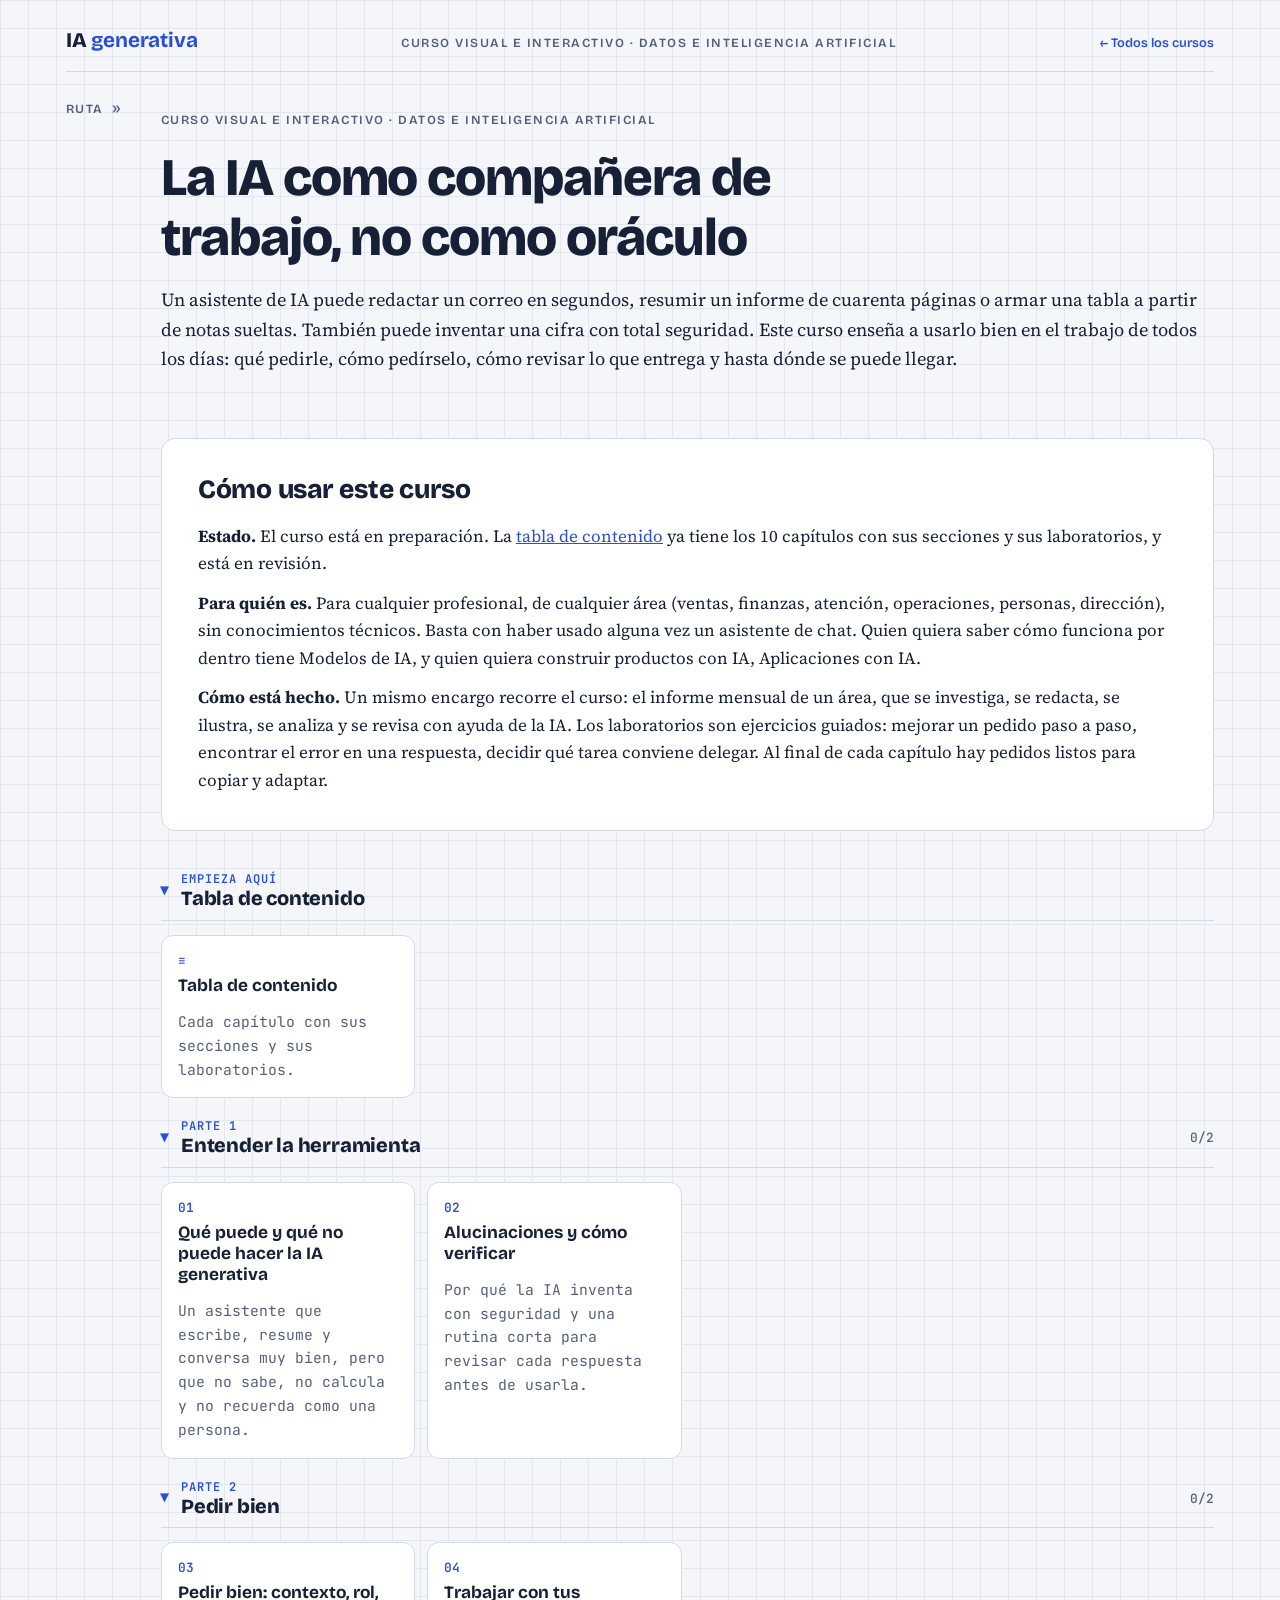
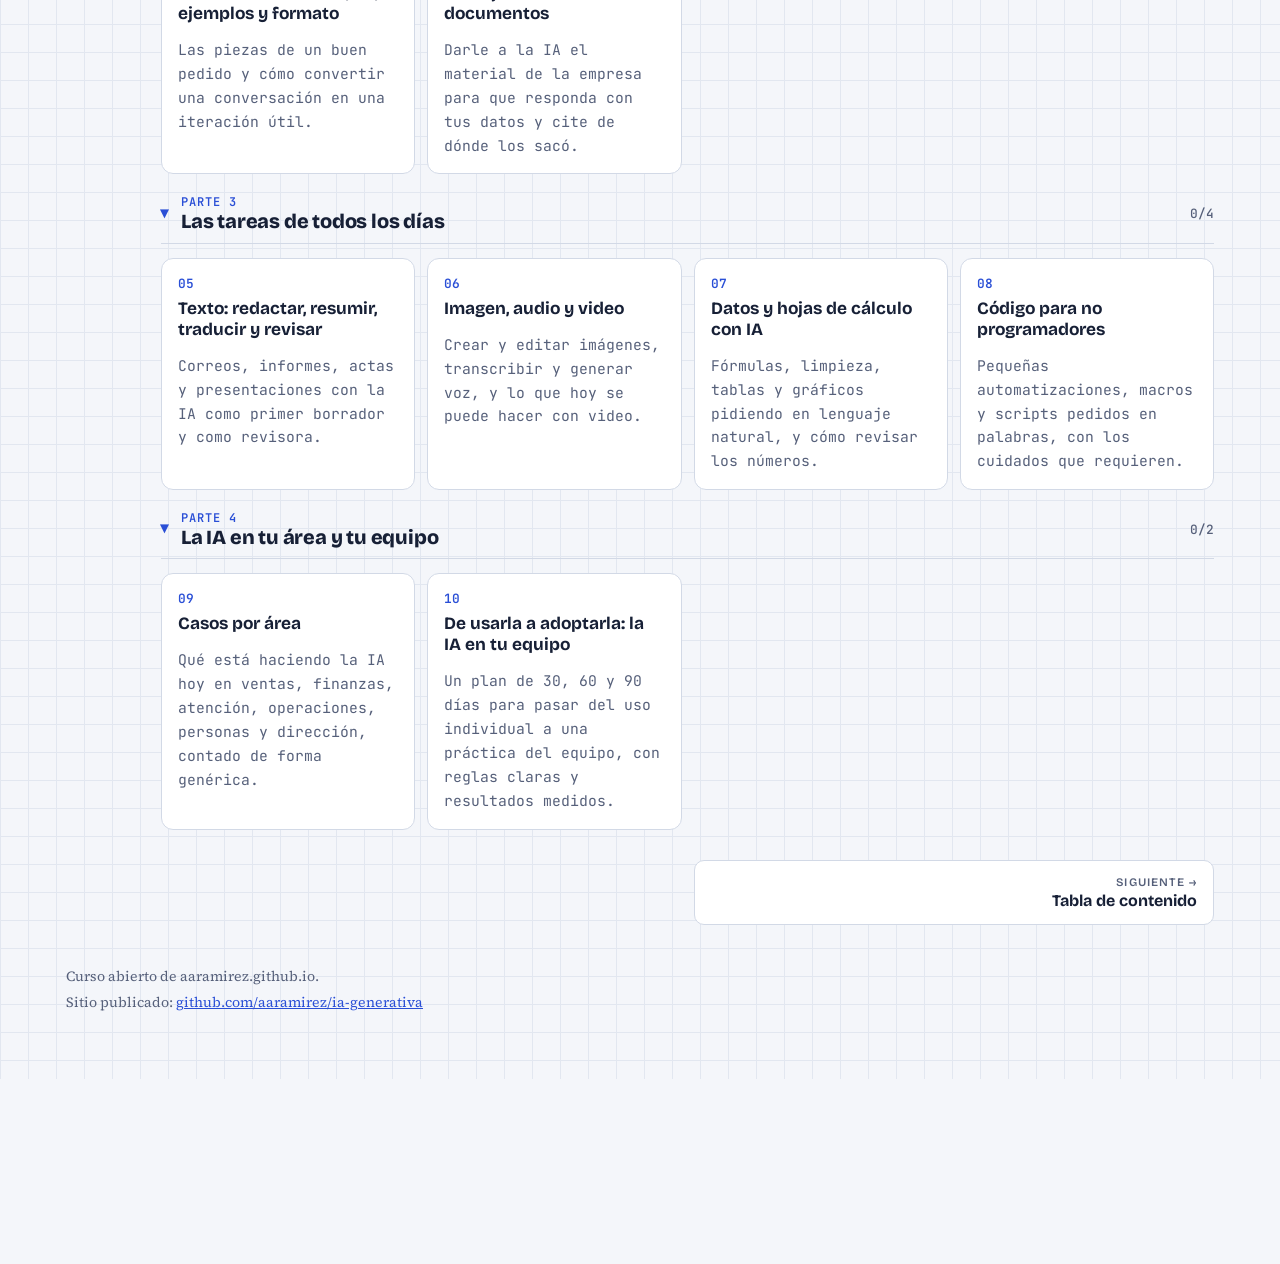
==== commit 08513fa6: "Curso completo: los 10 capítulos" ====
--- a/index.html
+++ b/index.html
@@ -52,31 +52,31 @@
 
 <details class="stage" id="parte-1" open><summary><h2><span class="pn">Parte 1</span> Entender la herramienta</h2><span class="cuenta" data-etapa-cuenta="1"></span></summary>
   <div class="mods">
-    <div class="mod soon" data-id="que-puede-y-que-no"><span class="n">01</span><b>Qué puede y qué no puede hacer la IA generativa</b><p>Un asistente que escribe, resume y conversa muy bien, pero que no sabe, no calcula y no recuerda como una persona.</p></div>
-    <div class="mod soon" data-id="alucinaciones-y-verificar"><span class="n">02</span><b>Alucinaciones y cómo verificar</b><p>Por qué la IA inventa con seguridad y una rutina corta para revisar cada respuesta antes de usarla.</p></div>
+    <a class="mod" data-id="que-puede-y-que-no" href="01-que-puede-y-que-no.html"><span class="n">01</span><b>Qué puede y qué no puede hacer la IA generativa</b><p>Un asistente que escribe, resume y conversa muy bien, pero que no sabe, no calcula y no recuerda como una persona.</p></a>
+    <a class="mod" data-id="alucinaciones-y-verificar" href="02-alucinaciones-y-verificar.html"><span class="n">02</span><b>Alucinaciones y cómo verificar</b><p>Por qué la IA inventa con seguridad y una rutina corta para revisar cada respuesta antes de usarla.</p></a>
   </div>
 </details>
 
 <details class="stage" id="parte-2" open><summary><h2><span class="pn">Parte 2</span> Pedir bien</h2><span class="cuenta" data-etapa-cuenta="2"></span></summary>
   <div class="mods">
-    <div class="mod soon" data-id="pedir-bien"><span class="n">03</span><b>Pedir bien: contexto, rol, ejemplos y formato</b><p>Las piezas de un buen pedido y cómo convertir una conversación en una iteración útil.</p></div>
-    <div class="mod soon" data-id="trabajar-con-tus-documentos"><span class="n">04</span><b>Trabajar con tus documentos</b><p>Darle a la IA el material de la empresa para que responda con tus datos y cite de dónde los sacó.</p></div>
+    <a class="mod" data-id="pedir-bien" href="03-pedir-bien.html"><span class="n">03</span><b>Pedir bien: contexto, rol, ejemplos y formato</b><p>Las piezas de un buen pedido y cómo convertir una conversación en una iteración útil.</p></a>
+    <a class="mod" data-id="trabajar-con-tus-documentos" href="04-trabajar-con-tus-documentos.html"><span class="n">04</span><b>Trabajar con tus documentos</b><p>Darle a la IA el material de la empresa para que responda con tus datos y cite de dónde los sacó.</p></a>
   </div>
 </details>
 
 <details class="stage" id="parte-3" open><summary><h2><span class="pn">Parte 3</span> Las tareas de todos los días</h2><span class="cuenta" data-etapa-cuenta="3"></span></summary>
   <div class="mods">
-    <div class="mod soon" data-id="texto"><span class="n">05</span><b>Texto: redactar, resumir, traducir y revisar</b><p>Correos, informes, actas y presentaciones con la IA como primer borrador y como revisora.</p></div>
-    <div class="mod soon" data-id="imagen-audio-y-video"><span class="n">06</span><b>Imagen, audio y video</b><p>Crear y editar imágenes, transcribir y generar voz, y lo que hoy se puede hacer con video.</p></div>
-    <div class="mod soon" data-id="datos-y-hojas-de-calculo"><span class="n">07</span><b>Datos y hojas de cálculo con IA</b><p>Fórmulas, limpieza, tablas y gráficos pidiendo en lenguaje natural, y cómo revisar los números.</p></div>
-    <div class="mod soon" data-id="codigo-para-no-programadores"><span class="n">08</span><b>Código para no programadores</b><p>Pequeñas automatizaciones, macros y scripts pedidos en palabras, con los cuidados que requieren.</p></div>
+    <a class="mod" data-id="texto" href="05-texto.html"><span class="n">05</span><b>Texto: redactar, resumir, traducir y revisar</b><p>Correos, informes, actas y presentaciones con la IA como primer borrador y como revisora.</p></a>
+    <a class="mod" data-id="imagen-audio-y-video" href="06-imagen-audio-y-video.html"><span class="n">06</span><b>Imagen, audio y video</b><p>Crear y editar imágenes, transcribir y generar voz, y lo que hoy se puede hacer con video.</p></a>
+    <a class="mod" data-id="datos-y-hojas-de-calculo" href="07-datos-y-hojas-de-calculo.html"><span class="n">07</span><b>Datos y hojas de cálculo con IA</b><p>Fórmulas, limpieza, tablas y gráficos pidiendo en lenguaje natural, y cómo revisar los números.</p></a>
+    <a class="mod" data-id="codigo-para-no-programadores" href="08-codigo-para-no-programadores.html"><span class="n">08</span><b>Código para no programadores</b><p>Pequeñas automatizaciones, macros y scripts pedidos en palabras, con los cuidados que requieren.</p></a>
   </div>
 </details>
 
 <details class="stage" id="parte-4" open><summary><h2><span class="pn">Parte 4</span> La IA en tu área y tu equipo</h2><span class="cuenta" data-etapa-cuenta="4"></span></summary>
   <div class="mods">
-    <div class="mod soon" data-id="casos-por-area"><span class="n">09</span><b>Casos por área</b><p>Qué está haciendo la IA hoy en ventas, finanzas, atención, operaciones, personas y dirección, contado de forma genérica.</p></div>
-    <div class="mod soon" data-id="adoptar-en-tu-equipo"><span class="n">10</span><b>De usarla a adoptarla: la IA en tu equipo</b><p>Un plan de 30, 60 y 90 días para pasar del uso individual a una práctica del equipo, con reglas claras y resultados medidos.</p></div>
+    <a class="mod" data-id="casos-por-area" href="09-casos-por-area.html"><span class="n">09</span><b>Casos por área</b><p>Qué está haciendo la IA hoy en ventas, finanzas, atención, operaciones, personas y dirección, contado de forma genérica.</p></a>
+    <a class="mod" data-id="adoptar-en-tu-equipo" href="10-adoptar-en-tu-equipo.html"><span class="n">10</span><b>De usarla a adoptarla: la IA en tu equipo</b><p>Un plan de 30, 60 y 90 días para pasar del uso individual a una práctica del equipo, con reglas claras y resultados medidos.</p></a>
   </div>
 </details>
 
--- a/assets/style.css
+++ b/assets/style.css
@@ -384,7 +384,7 @@
 .lab{grid-template-columns:minmax(0,1fr)}
 .lab select{width:100%}
 .lab .opciones label{min-width:0}
-.prose code{overflow-wrap:anywhere}
+.prose code,.practica code,.investiga code,.pruebate code{overflow-wrap:anywhere}
 [hidden]{display:none!important}
 .lab>*{min-width:0}
 .fig .k-warm{fill:var(--warm)} .fig .s-warm{stroke:var(--warm)}
@@ -419,6 +419,7 @@
 .code-copia{position:relative;min-width:0}
 .code-copia pre{max-width:100%;overflow-x:auto;padding-right:84px}
 .code-copia .copiar-todo{position:absolute;top:8px;right:8px}
+@media (max-width:640px){.code-copia .copiar-todo{position:static;display:block;width:fit-content;margin:0 0 6px auto}.code-copia pre{padding-right:12px}}
 
 /* ---- Libros de matemática: fórmulas, enunciados, demostraciones, ejercicios y prompts ---- */
 .math-display{display:block;max-width:100%;overflow-x:auto;overflow-y:hidden;padding:6px 2px;margin:4px 0;text-align:center}
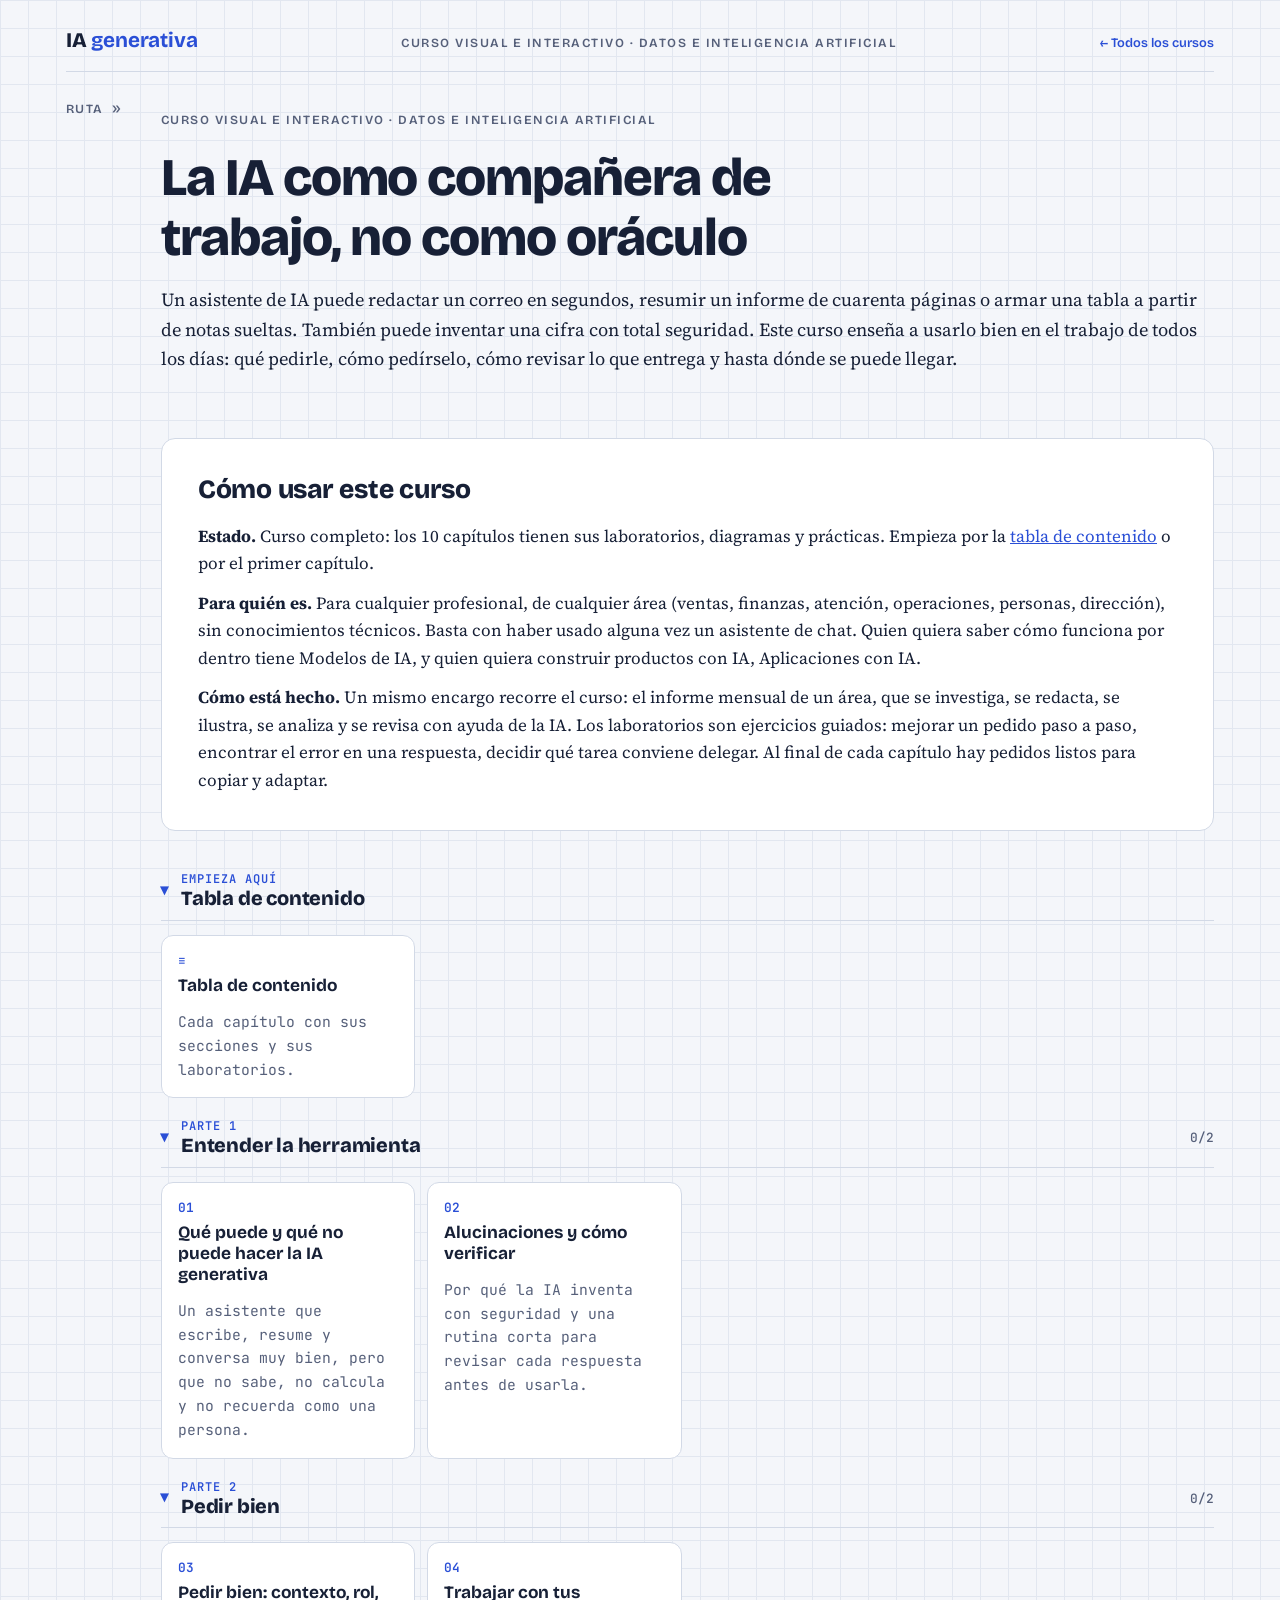
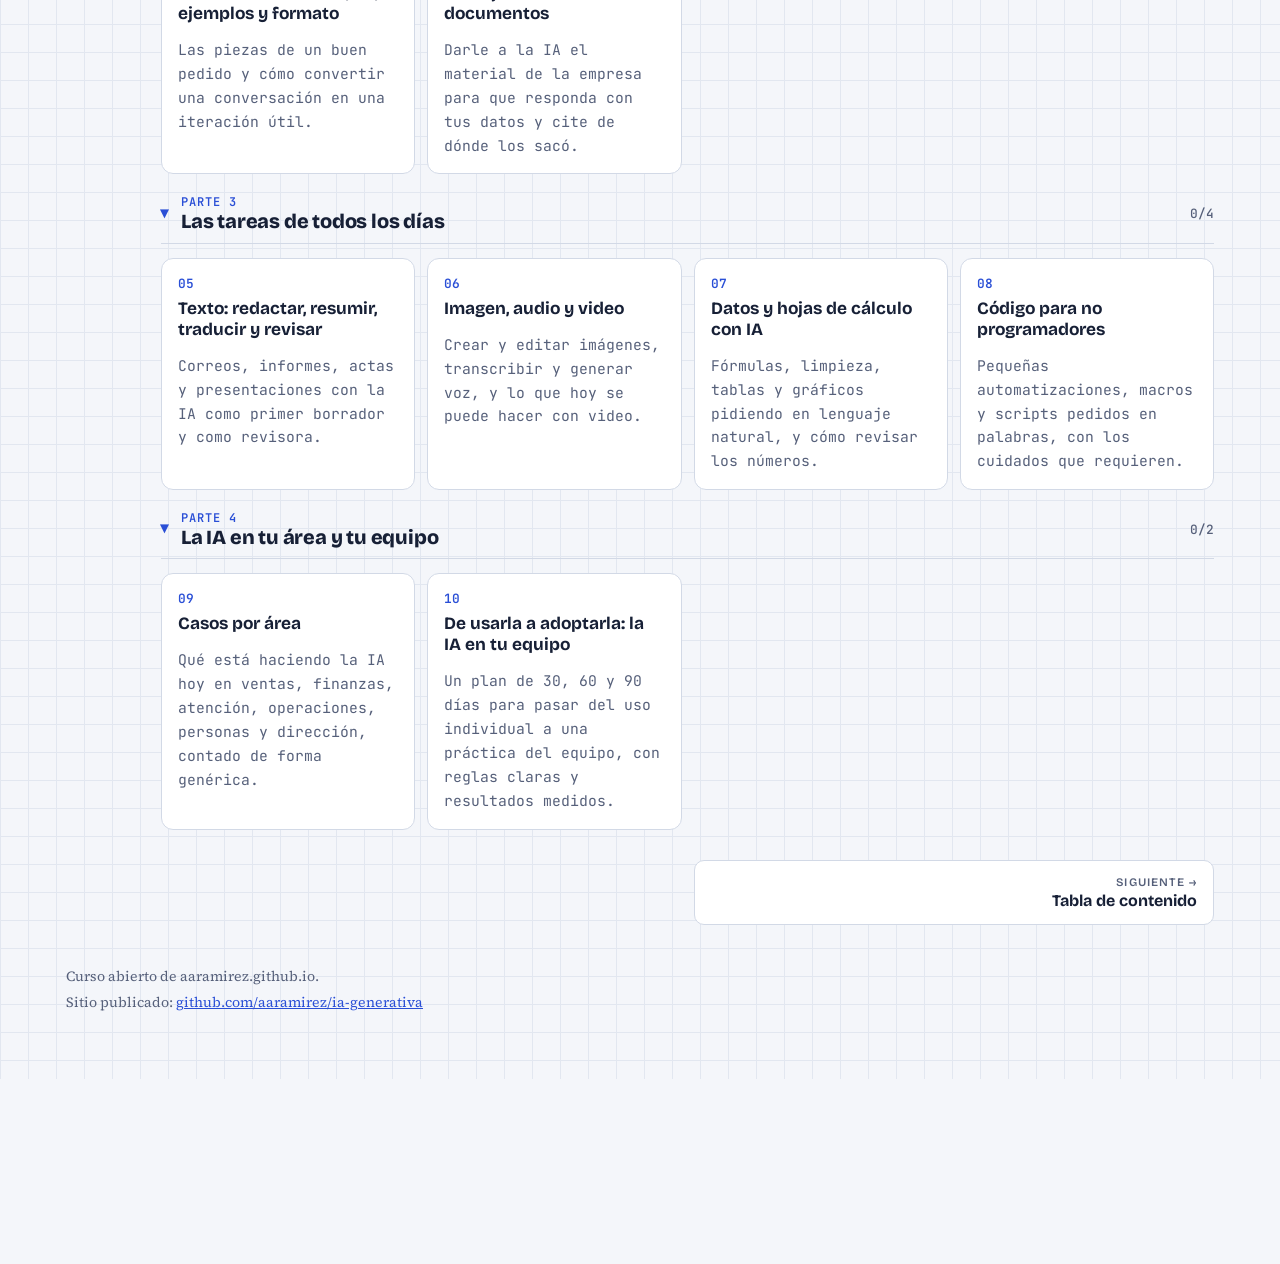
==== commit 3fc02f47: "Regenerado con el motor nuevo (estado del curso en la portada)" ====
--- a/index.html
+++ b/index.html
@@ -38,7 +38,7 @@
 <section>
   <h2>Cómo usar este curso</h2>
   <div class="prose">
-    <p><b>Estado.</b> El curso está en preparación. La <a href="temario.html">tabla de contenido</a> ya tiene los 10 capítulos con sus secciones y sus laboratorios, y está en revisión.</p>
+    <p><b>Estado.</b> Curso completo: los 10 capítulos tienen sus laboratorios, diagramas y prácticas. Empieza por la <a href="temario.html">tabla de contenido</a> o por el primer capítulo.</p>
     <p><b>Para quién es.</b> Para cualquier profesional, de cualquier área (ventas, finanzas, atención, operaciones, personas, dirección), sin conocimientos técnicos. Basta con haber usado alguna vez un asistente de chat. Quien quiera saber cómo funciona por dentro tiene Modelos de IA, y quien quiera construir productos con IA, Aplicaciones con IA.</p>
     <p><b>Cómo está hecho.</b> Un mismo encargo recorre el curso: el informe mensual de un área, que se investiga, se redacta, se ilustra, se analiza y se revisa con ayuda de la IA. Los laboratorios son ejercicios guiados: mejorar un pedido paso a paso, encontrar el error en una respuesta, decidir qué tarea conviene delegar. Al final de cada capítulo hay pedidos listos para copiar y adaptar.</p>
   </div>
--- a/assets/style.css
+++ b/assets/style.css
@@ -384,7 +384,7 @@
 .lab{grid-template-columns:minmax(0,1fr)}
 .lab select{width:100%}
 .lab .opciones label{min-width:0}
-.prose code,.practica code,.investiga code,.pruebate code{overflow-wrap:anywhere}
+.prose code,.practica code,.investiga code,.pruebate code,.practica a,.investiga a,.pruebate a{overflow-wrap:anywhere}
 [hidden]{display:none!important}
 .lab>*{min-width:0}
 .fig .k-warm{fill:var(--warm)} .fig .s-warm{stroke:var(--warm)}
@@ -453,6 +453,9 @@
 .indice-enunciados{list-style:none;padding:0;display:grid;gap:4px}
 .indice-enunciados a{text-decoration:none}
 
+/* ---- Aviso del curso (por ejemplo, material en proceso de curado) ---- */
+.aviso-curado{margin:0 0 16px;padding:10px 14px;border:1px solid var(--warm);border-left:4px solid var(--warm);border-radius:8px;background:var(--card);font:500 .92rem var(--f-display);color:var(--ink)}
+
 /* ---- Propio de este curso ---- */
 /* Tabla de contenido: separa cada capítulo */
 [data-page="temario"] .prose h3{margin-top:2rem;padding-top:1.4rem;border-top:1px solid var(--line)}
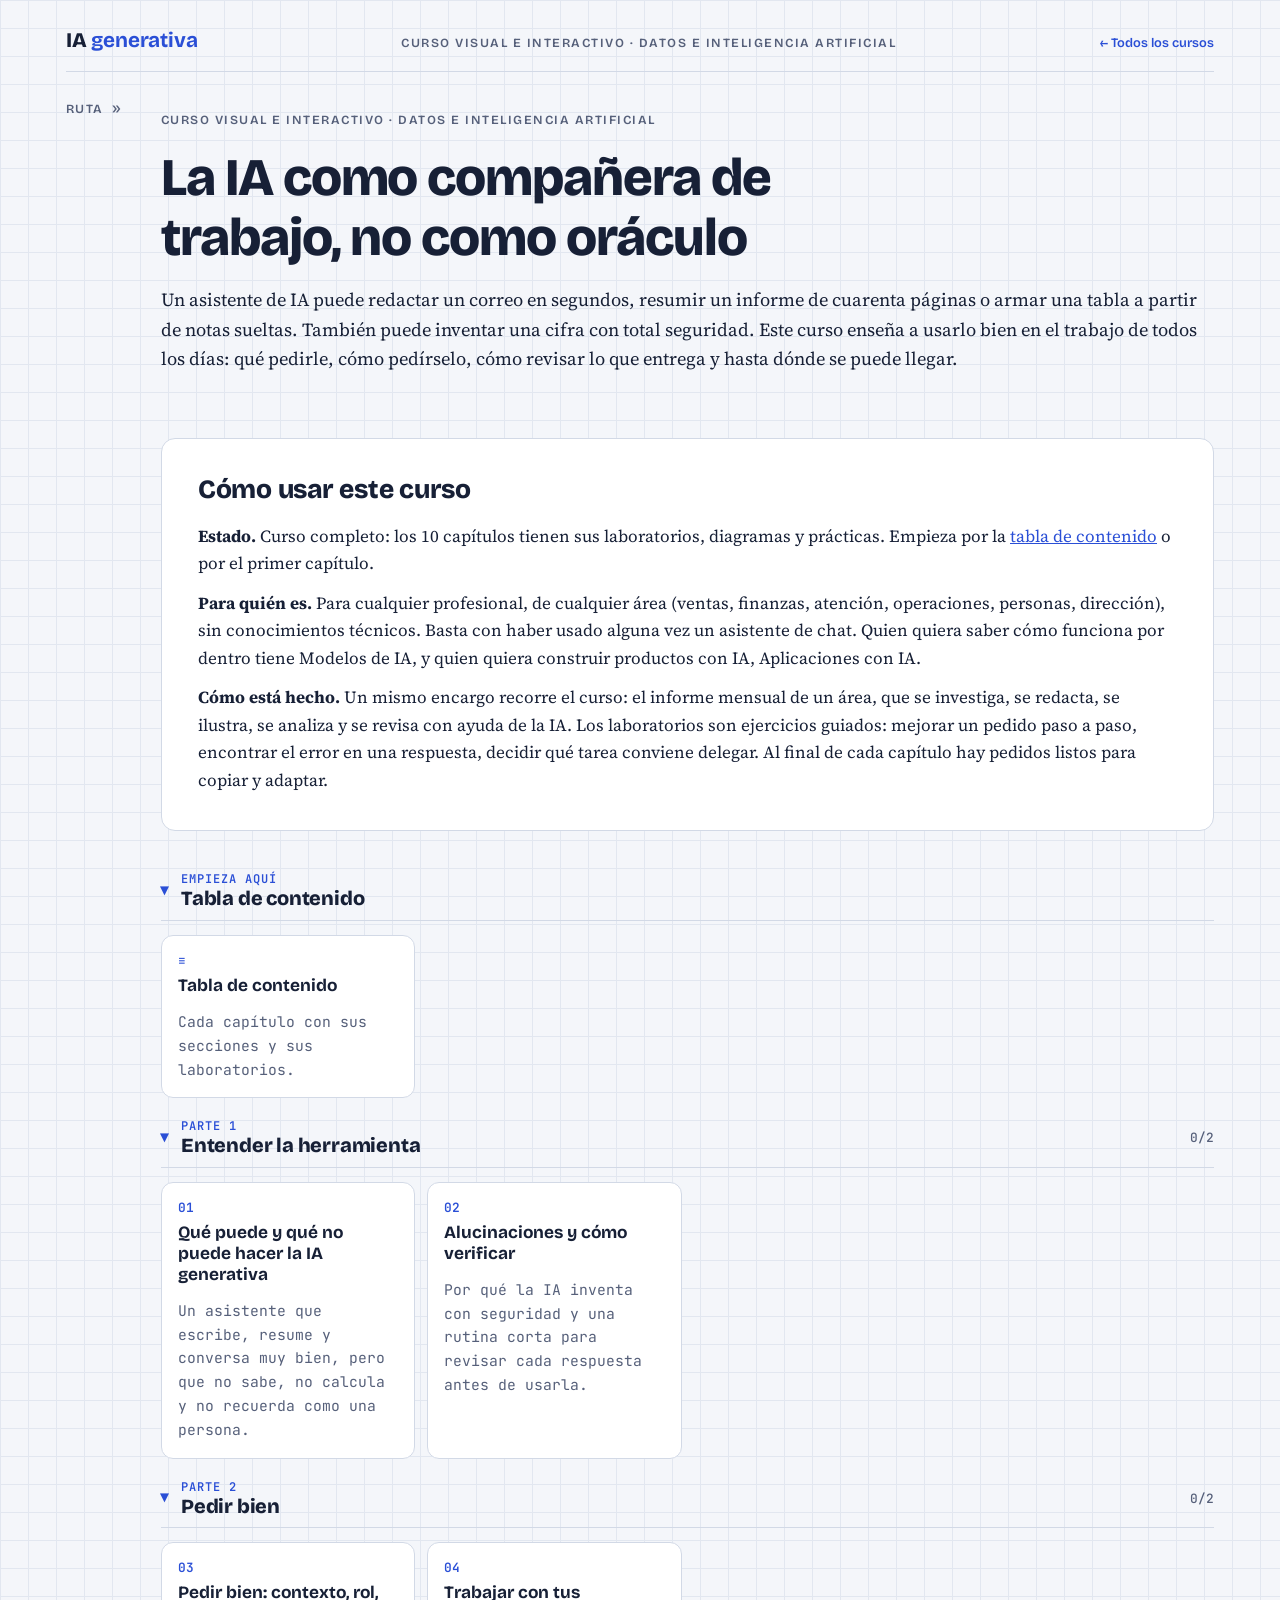
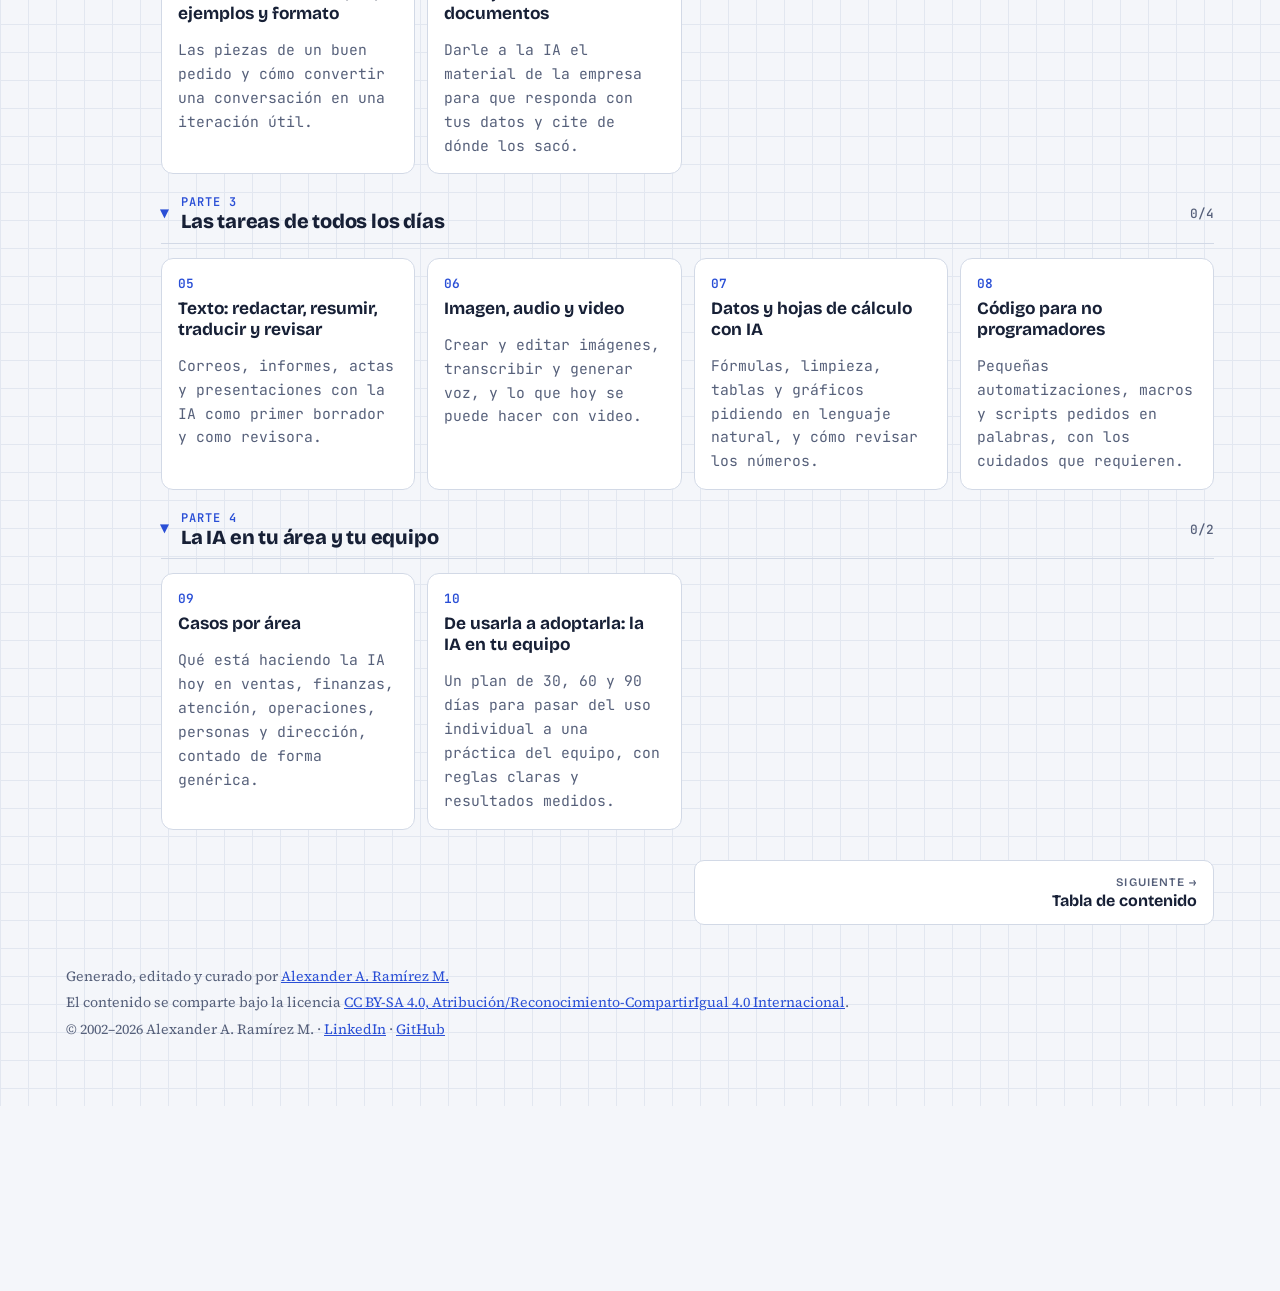
==== commit 0170545c: "Pie común: autoría, licencia CC BY-SA 4.0 y año que se actualiza solo" ====
--- a/index.html
+++ b/index.html
@@ -85,7 +85,7 @@
 <nav class="pager" id="pager" aria-label="Capítulo anterior y siguiente"></nav>
 </main>
 </div>
-<footer><span>Curso abierto de aaramirez.github.io.</span><span>Sitio publicado: <a href="https://github.com/aaramirez/ia-generativa" target="_blank" rel="noopener">github.com/aaramirez/ia-generativa</a></span></footer>
+<footer><span>Generado, editado y curado por <a href="https://www.linkedin.com/in/alexander-ramirez-morales/" target="_blank" rel="noopener">Alexander A. Ramírez M.</a></span><span>El contenido se comparte bajo la licencia <a href="https://creativecommons.org/licenses/by-sa/4.0/deed.es" target="_blank" rel="noopener">CC BY-SA 4.0, Atribución/Reconocimiento-CompartirIgual 4.0 Internacional</a>.</span><span>© 2002–<span data-anio>2026</span> Alexander A. Ramírez M. · <a href="https://www.linkedin.com/in/alexander-ramirez-morales/" target="_blank" rel="noopener">LinkedIn</a> · <a href="https://github.com/aaramirez" target="_blank" rel="noopener">GitHub</a></span><script>document.querySelectorAll('[data-anio]').forEach(function (e) { e.textContent = new Date().getFullYear(); });</script></footer>
 </div>
 <script src="assets/lab.js"></script>
 </body>
--- a/assets/style.css
+++ b/assets/style.css
@@ -40,6 +40,8 @@
 var,.v{font-family:var(--f-body);font-style:italic}
 .bf{font-weight:700;font-style:normal}
 code,.mono{font-family:var(--f-mono);font-size:.86em}
+code,pre,.mono{font-variant-ligatures:none}
+blockquote{margin:0;padding:6px 0 6px 16px;border-left:3px solid var(--line);color:var(--muted);font-style:italic}
 .hl{background:linear-gradient(transparent 58%,var(--mark) 58%);padding:0 .1em}
 .eyebrow{font-family:var(--f-display);font-weight:600;font-size:.78rem;letter-spacing:.12em;text-transform:uppercase;color:var(--muted)}
 
@@ -345,7 +347,7 @@
 .fig .t-m{fill:var(--muted)}
 .fig .t-s{font-size:11px}
 .fig .t-xs{font-size:10px;letter-spacing:.06em}
-.fig .t-mono{font-family:var(--f-mono)}
+.fig .t-mono{font-family:var(--f-mono);font-variant-ligatures:none}
 .fig .caja{fill:var(--card);stroke:var(--line);stroke-width:1.2}
 .fig .ln{stroke:var(--muted);stroke-width:1.4;fill:none}
 .fig .ln-d{stroke-dasharray:4 4}
@@ -384,7 +386,7 @@
 .lab{grid-template-columns:minmax(0,1fr)}
 .lab select{width:100%}
 .lab .opciones label{min-width:0}
-.prose code,.practica code,.investiga code,.pruebate code,.practica a,.investiga a,.pruebate a{overflow-wrap:anywhere}
+.prose code,.practica code,.investiga code,.pruebate code,.analogia code,.caso code,.ml code,.analogia a,.caso a,.ml a,.practica a,.investiga a,.pruebate a{overflow-wrap:anywhere}
 [hidden]{display:none!important}
 .lab>*{min-width:0}
 .fig .k-warm{fill:var(--warm)} .fig .s-warm{stroke:var(--warm)}
@@ -412,14 +414,24 @@
 .cmd-nota{font-size:.82rem;color:var(--muted);margin:0}
 .cmd-l{display:flex;align-items:center;gap:8px;min-width:0}
 .cmd-l code{flex:1;min-width:0;overflow-x:auto;white-space:pre;font-size:.85rem;padding:7px 9px;background:var(--card);border:1px solid var(--line);border-radius:6px}
-.cmd-c{font:.8rem var(--f-mono);color:var(--muted);padding:2px 2px 0;overflow-wrap:anywhere}
+.cmd-c{font:.8rem var(--f-mono);color:var(--muted);padding:2px 2px 0;overflow-wrap:anywhere;font-variant-ligatures:none}
 .copiar{flex:none;font:600 .74rem var(--f-display);padding:6px 10px;border:1px solid var(--line);border-radius:6px;background:var(--card);color:var(--ink);cursor:pointer}
 .copiar:hover,.copiar:focus-visible{border-color:var(--good)}
 .copiar.ok{background:var(--good);border-color:var(--good);color:var(--card)}
 .code-copia{position:relative;min-width:0}
-.code-copia pre{max-width:100%;overflow-x:auto;padding-right:84px}
-.code-copia .copiar-todo{position:absolute;top:8px;right:8px}
-@media (max-width:640px){.code-copia .copiar-todo{position:static;display:block;width:fit-content;margin:0 0 6px auto}.code-copia pre{padding-right:12px}}
+.code-copia pre{max-width:100%;overflow-x:auto}
+.code-copia .copiar-todo{position:static;display:block;width:fit-content;margin:0 0 6px auto}
+.code-lineas{display:flex;flex-wrap:wrap;justify-content:flex-end;align-items:center;gap:6px;margin:0 0 6px}
+.code-lineas pre{flex:1 0 100%;margin:0;font-size:.86em;line-height:1.5;max-height:calc(30em + 18px);overflow-x:auto;overflow-y:auto;overscroll-behavior:contain;-webkit-overflow-scrolling:touch;scrollbar-width:thin;scrollbar-color:var(--muted) transparent;padding:8px 12px 8px 4px;background:var(--card);border:1px solid var(--line);border-radius:6px}
+.code-lineas pre:focus-visible{outline:2px solid var(--accent);outline-offset:2px}
+.code-lineas pre::-webkit-scrollbar{width:8px;height:8px}
+.code-lineas pre::-webkit-scrollbar-thumb{background:var(--muted);border-radius:4px}
+.code-lineas.abierto pre{max-height:none}
+.code-lineas code{font-size:1em;counter-reset:ln}
+.code-lineas .copiar-todo{margin:0}
+.code-lineas .ver-todo{font-size:.78rem}
+.code-lineas .ln{counter-increment:ln}
+.code-lineas .ln::before{content:counter(ln);display:inline-block;width:3ch;margin-right:1.5ch;text-align:right;color:var(--muted);opacity:.7;user-select:none;-webkit-user-select:none}
 
 /* ---- Libros de matemática: fórmulas, enunciados, demostraciones, ejercicios y prompts ---- */
 .math-display{display:block;max-width:100%;overflow-x:auto;overflow-y:hidden;padding:6px 2px;margin:4px 0;text-align:center}
